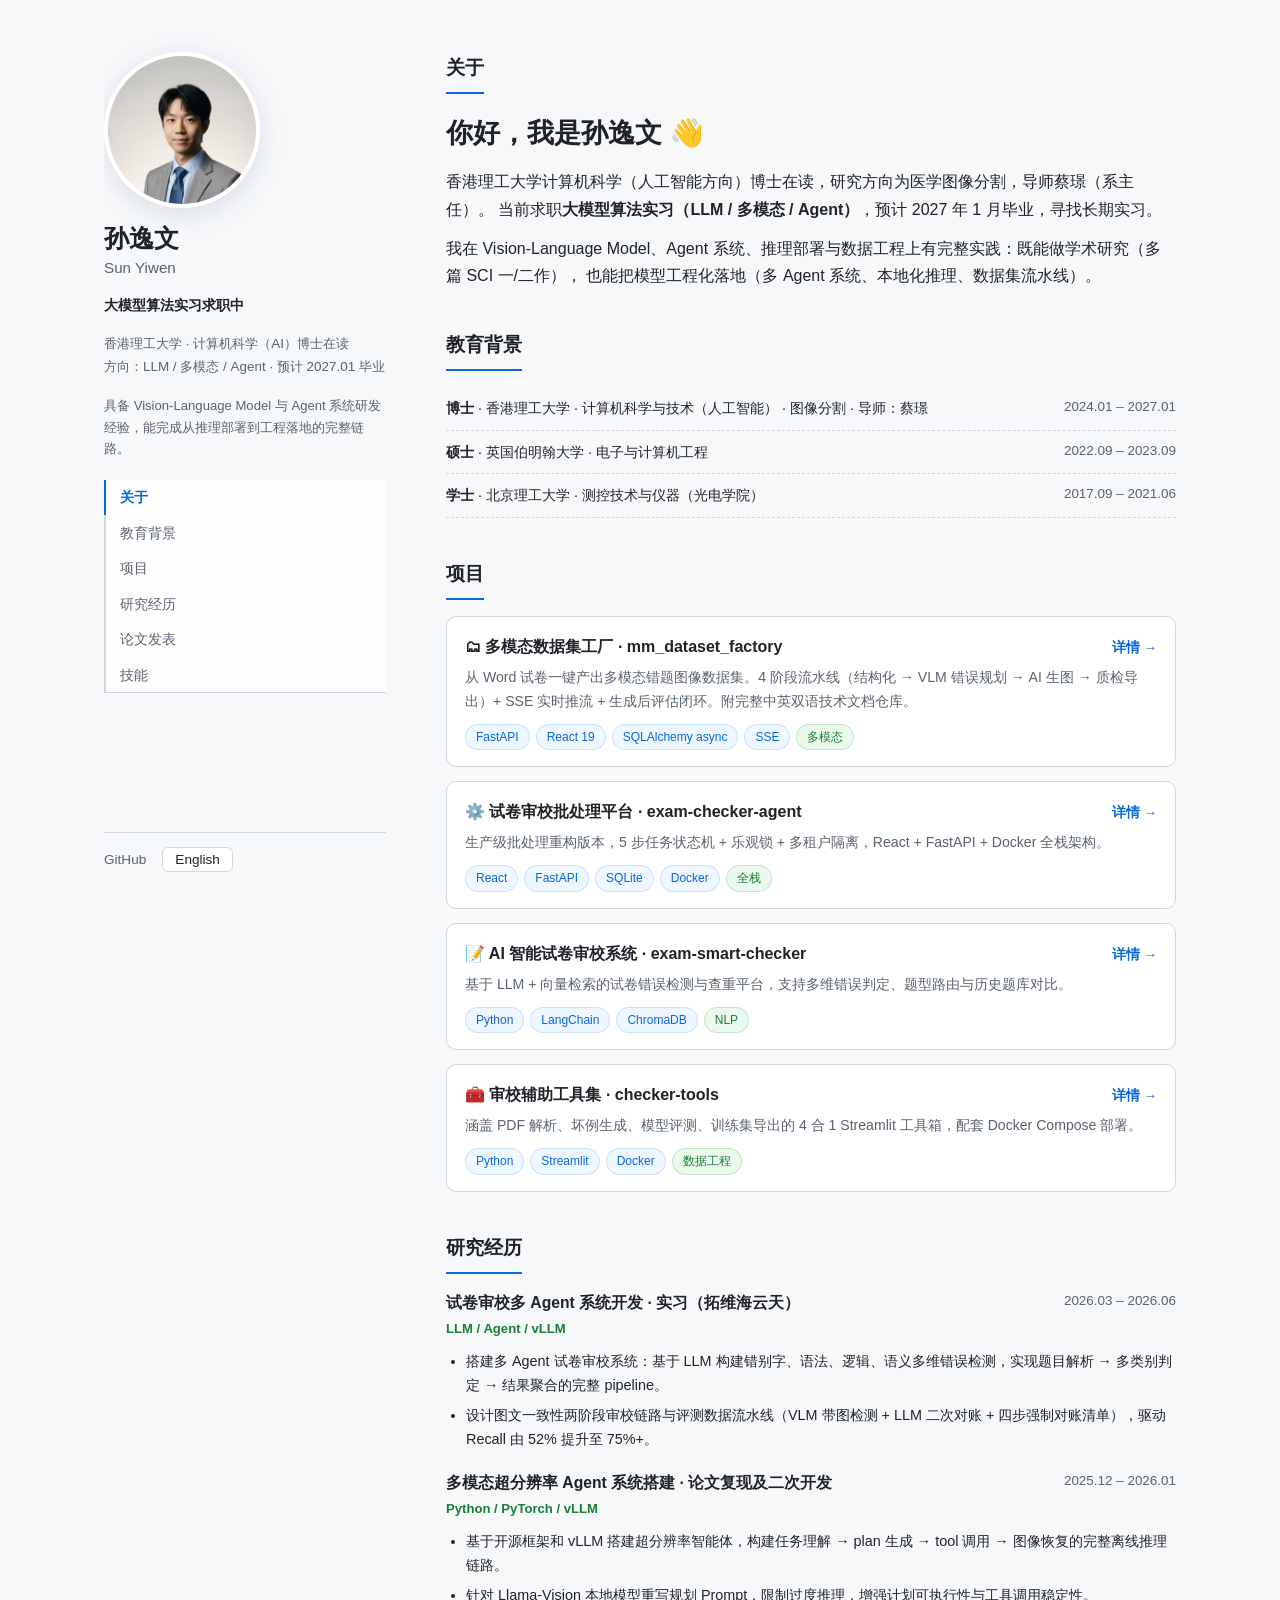
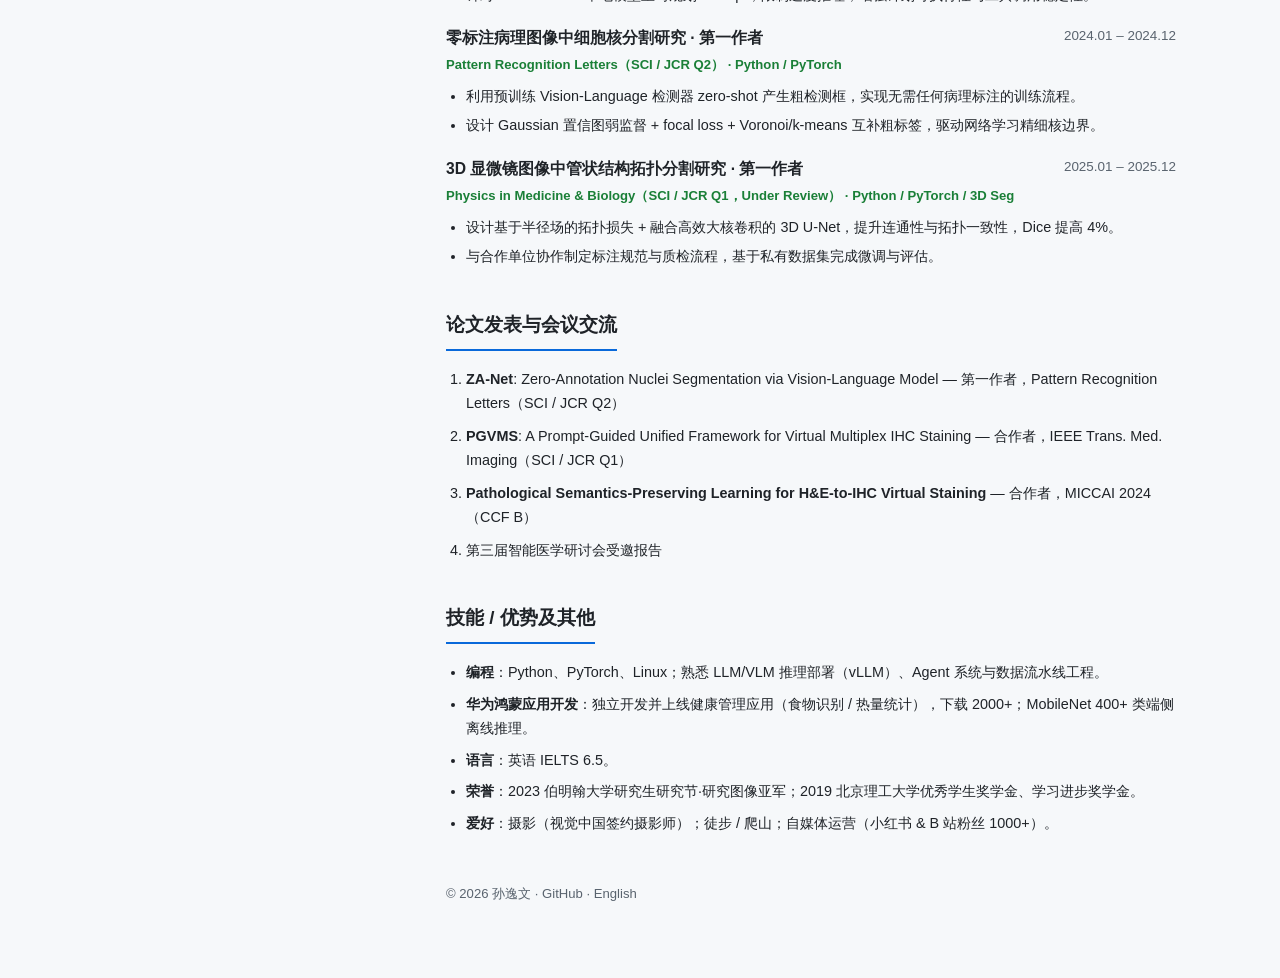
==== index.html @ 9efa16aa "redesign: academic personal homepage with fixed sidebar (photo + resume sections) - Left sticky side" ====
<!DOCTYPE html>
<html lang="zh-CN">
<head>
<meta charset="UTF-8">
<meta name="viewport" content="width=device-width, initial-scale=1.0">
<title>孙逸文 · 个人主页</title>
<meta name="description" content="孙逸文 — 香港理工大学计算机科学博士在读，求职大模型算法实习（LLM / 多模态 / Agent）。">
<link rel="stylesheet" href="assets/css/style.css">
</head>
<body>

<div class="layout">

  <aside class="sidebar">
    <img class="avatar" src="assets/img/profile.jpg" alt="孙逸文">
    <div class="s-name">孙逸文<span class="en">Sun Yiwen</span></div>
    <div class="s-title">大模型算法实习求职中</div>
    <div class="s-affil">香港理工大学 · 计算机科学（AI）博士在读<br>方向：LLM / 多模态 / Agent · 预计 2027.01 毕业</div>
    <div class="s-bio">具备 Vision-Language Model 与 Agent 系统研发经验，能完成从推理部署到工程落地的完整链路。</div>

    <nav class="side-nav">
      <a href="#about">关于</a>
      <a href="#education">教育背景</a>
      <a href="#projects">项目</a>
      <a href="#research">研究经历</a>
      <a href="#publications">论文发表</a>
      <a href="#skills">技能</a>
    </nav>

    <div class="side-links">
      <a href="https://github.com/CODE-BULIAO" target="_blank">GitHub</a>
      <button class="lang-btn" id="lang-toggle">English</button>
    </div>
  </aside>

  <main class="content">

    <section id="about" class="home-section">
      <h2>关于</h2>
      <p class="intro-hi">你好，我是孙逸文 👋</p>
      <p>
        香港理工大学计算机科学（人工智能方向）博士在读，研究方向为医学图像分割，导师蔡璟（系主任）。
        当前求职<strong>大模型算法实习（LLM / 多模态 / Agent）</strong>，预计 2027 年 1 月毕业，寻找长期实习。
      </p>
      <p>
        我在 Vision-Language Model、Agent 系统、推理部署与数据工程上有完整实践：既能做学术研究（多篇 SCI 一/二作），
        也能把模型工程化落地（多 Agent 系统、本地化推理、数据集流水线）。
      </p>
    </section>

    <section id="education" class="home-section">
      <h2>教育背景</h2>
      <div class="edu-row"><span><strong>博士</strong> · 香港理工大学 · 计算机科学与技术（人工智能） · 图像分割 · 导师：蔡璟</span><span class="when">2024.01 – 2027.01</span></div>
      <div class="edu-row"><span><strong>硕士</strong> · 英国伯明翰大学 · 电子与计算机工程</span><span class="when">2022.09 – 2023.09</span></div>
      <div class="edu-row"><span><strong>学士</strong> · 北京理工大学 · 测控技术与仪器（光电学院）</span><span class="when">2017.09 – 2021.06</span></div>
    </section>

    <section id="projects" class="home-section">
      <h2>项目</h2>
      <div class="proj-list">

        <div class="proj-item">
          <div class="p-head">
            <span class="p-title">🗂 多模态数据集工厂 · mm_dataset_factory</span>
            <a class="p-link" href="projects/mm-dataset-factory/index.html">详情 →</a>
          </div>
          <div class="p-desc">从 Word 试卷一键产出多模态错题图像数据集。4 阶段流水线（结构化 → VLM 错误规划 → AI 生图 → 质检导出）+ SSE 实时推流 + 生成后评估闭环。附完整中英双语技术文档仓库。</div>
          <div class="tag-list">
            <span class="tag">FastAPI</span><span class="tag">React 19</span><span class="tag">SQLAlchemy async</span><span class="tag">SSE</span><span class="tag green">多模态</span>
          </div>
        </div>

        <div class="proj-item">
          <div class="p-head">
            <span class="p-title">⚙️ 试卷审校批处理平台 · exam-checker-agent</span>
            <a class="p-link" href="projects/exam-checker-agent/index.html">详情 →</a>
          </div>
          <div class="p-desc">生产级批处理重构版本，5 步任务状态机 + 乐观锁 + 多租户隔离，React + FastAPI + Docker 全栈架构。</div>
          <div class="tag-list">
            <span class="tag">React</span><span class="tag">FastAPI</span><span class="tag">SQLite</span><span class="tag">Docker</span><span class="tag green">全栈</span>
          </div>
        </div>

        <div class="proj-item">
          <div class="p-head">
            <span class="p-title">📝 AI 智能试卷审校系统 · exam-smart-checker</span>
            <a class="p-link" href="projects/exam-smart-checker/index.html">详情 →</a>
          </div>
          <div class="p-desc">基于 LLM + 向量检索的试卷错误检测与查重平台，支持多维错误判定、题型路由与历史题库对比。</div>
          <div class="tag-list">
            <span class="tag">Python</span><span class="tag">LangChain</span><span class="tag">ChromaDB</span><span class="tag green">NLP</span>
          </div>
        </div>

        <div class="proj-item">
          <div class="p-head">
            <span class="p-title">🧰 审校辅助工具集 · checker-tools</span>
            <a class="p-link" href="projects/checker-tools/index.html">详情 →</a>
          </div>
          <div class="p-desc">涵盖 PDF 解析、坏例生成、模型评测、训练集导出的 4 合 1 Streamlit 工具箱，配套 Docker Compose 部署。</div>
          <div class="tag-list">
            <span class="tag">Python</span><span class="tag">Streamlit</span><span class="tag">Docker</span><span class="tag green">数据工程</span>
          </div>
        </div>

      </div>
    </section>

    <section id="research" class="home-section">
      <h2>研究经历</h2>

      <div class="entry">
        <div class="entry-head"><span>试卷审校多 Agent 系统开发 · 实习（拓维海云天）</span><span class="when">2026.03 – 2026.06</span></div>
        <div class="tagline">LLM / Agent / vLLM</div>
        <ul>
          <li>搭建多 Agent 试卷审校系统：基于 LLM 构建错别字、语法、逻辑、语义多维错误检测，实现题目解析 → 多类别判定 → 结果聚合的完整 pipeline。</li>
          <li>设计图文一致性两阶段审校链路与评测数据流水线（VLM 带图检测 + LLM 二次对账 + 四步强制对账清单），驱动 Recall 由 52% 提升至 75%+。</li>
        </ul>
      </div>

      <div class="entry">
        <div class="entry-head"><span>多模态超分辨率 Agent 系统搭建 · 论文复现及二次开发</span><span class="when">2025.12 – 2026.01</span></div>
        <div class="tagline">Python / PyTorch / vLLM</div>
        <ul>
          <li>基于开源框架和 vLLM 搭建超分辨率智能体，构建任务理解 → plan 生成 → tool 调用 → 图像恢复的完整离线推理链路。</li>
          <li>针对 Llama-Vision 本地模型重写规划 Prompt，限制过度推理，增强计划可执行性与工具调用稳定性。</li>
        </ul>
      </div>

      <div class="entry">
        <div class="entry-head"><span>零标注病理图像中细胞核分割研究 · 第一作者</span><span class="when">2024.01 – 2024.12</span></div>
        <div class="tagline">Pattern Recognition Letters（SCI / JCR Q2） · Python / PyTorch</div>
        <ul>
          <li>利用预训练 Vision-Language 检测器 zero-shot 产生粗检测框，实现无需任何病理标注的训练流程。</li>
          <li>设计 Gaussian 置信图弱监督 + focal loss + Voronoi/k-means 互补粗标签，驱动网络学习精细核边界。</li>
        </ul>
      </div>

      <div class="entry">
        <div class="entry-head"><span>3D 显微镜图像中管状结构拓扑分割研究 · 第一作者</span><span class="when">2025.01 – 2025.12</span></div>
        <div class="tagline">Physics in Medicine &amp; Biology（SCI / JCR Q1，Under Review） · Python / PyTorch / 3D Seg</div>
        <ul>
          <li>设计基于半径场的拓扑损失 + 融合高效大核卷积的 3D U-Net，提升连通性与拓扑一致性，Dice 提高 4%。</li>
          <li>与合作单位协作制定标注规范与质检流程，基于私有数据集完成微调与评估。</li>
        </ul>
      </div>
    </section>

    <section id="publications" class="home-section">
      <h2>论文发表与会议交流</h2>
      <ol class="pub-list">
        <li><strong>ZA-Net</strong>: Zero-Annotation Nuclei Segmentation via Vision-Language Model — 第一作者，Pattern Recognition Letters（SCI / JCR Q2）</li>
        <li><strong>PGVMS</strong>: A Prompt-Guided Unified Framework for Virtual Multiplex IHC Staining — 合作者，IEEE Trans. Med. Imaging（SCI / JCR Q1）</li>
        <li><strong>Pathological Semantics-Preserving Learning for H&amp;E-to-IHC Virtual Staining</strong> — 合作者，MICCAI 2024（CCF B）</li>
        <li>第三届智能医学研讨会受邀报告</li>
      </ol>
    </section>

    <section id="skills" class="home-section">
      <h2>技能 / 优势及其他</h2>
      <ul class="skill-list">
        <li><strong>编程</strong>：Python、PyTorch、Linux；熟悉 LLM/VLM 推理部署（vLLM）、Agent 系统与数据流水线工程。</li>
        <li><strong>华为鸿蒙应用开发</strong>：独立开发并上线健康管理应用（食物识别 / 热量统计），下载 2000+；MobileNet 400+ 类端侧离线推理。</li>
        <li><strong>语言</strong>：英语 IELTS 6.5。</li>
        <li><strong>荣誉</strong>：2023 伯明翰大学研究生研究节·研究图像亚军；2019 北京理工大学优秀学生奖学金、学习进步奖学金。</li>
        <li><strong>爱好</strong>：摄影（视觉中国签约摄影师）；徒步 / 爬山；自媒体运营（小红书 &amp; B 站粉丝 1000+）。</li>
      </ul>
    </section>

    <footer style="border:none;text-align:left;padding:8px 0 0;color:var(--muted);font-size:.82rem">
      © 2026 孙逸文 · <a href="https://github.com/CODE-BULIAO" target="_blank">GitHub</a> · <a href="index.en.html">English</a>
    </footer>

  </main>
</div>

<script src="assets/js/main.js"></script>
</body>
</html>
---- assets/css/style.css ----
/* ── Reset & base ── */
*, *::before, *::after { box-sizing: border-box; margin: 0; padding: 0; }

:root {
  --bg:       #f6f8fa;
  --surface:  #ffffff;
  --border:   #d0d7de;
  --text:     #1f2328;
  --muted:    #59636e;
  --accent:   #0969da;
  --accent2:  #1a7f37;
  --danger:   #cf222e;
  --radius:   10px;
  --shadow:   0 6px 24px rgba(140,149,159,.25);
}

html { scroll-behavior: smooth; }

body {
  background: var(--bg);
  color: var(--text);
  font-family: -apple-system, BlinkMacSystemFont, "Segoe UI", Roboto,
               "Helvetica Neue", Arial, "Noto Sans SC", sans-serif;
  line-height: 1.7;
  min-height: 100vh;
}

a { color: var(--accent); text-decoration: none; }
a:hover { text-decoration: underline; }

/* ── Layout ── */
.container { max-width: 1100px; margin: 0 auto; padding: 0 24px; }

/* ── Nav ── */
nav {
  position: sticky; top: 0; z-index: 100;
  background: rgba(255,255,255,.85);
  backdrop-filter: blur(12px);
  border-bottom: 1px solid var(--border);
}
.nav-inner {
  display: flex; align-items: center; justify-content: space-between;
  height: 60px;
}
.nav-brand { font-size: 1.1rem; font-weight: 700; color: var(--text); }
.nav-links { display: flex; gap: 20px; align-items: center; }
.nav-links a { font-size: .9rem; color: var(--muted); transition: color .2s; }
.nav-links a:hover { color: var(--text); text-decoration: none; }
.lang-btn {
  background: var(--surface);
  border: 1px solid var(--border);
  color: var(--text);
  padding: 4px 12px;
  border-radius: 6px;
  font-size: .85rem;
  cursor: pointer;
  transition: border-color .2s;
}
.lang-btn:hover { border-color: var(--accent); }

/* ── Hero ── */
.hero {
  padding: 80px 0 60px;
  text-align: center;
}
.hero-avatar {
  width: 80px; height: 80px;
  border-radius: 50%;
  background: linear-gradient(135deg, var(--accent), var(--accent2));
  display: flex; align-items: center; justify-content: center;
  font-size: 2rem; margin: 0 auto 20px;
}
.hero h1 { font-size: 2.4rem; font-weight: 800; margin-bottom: 10px; }
.hero h1 span { color: var(--accent); }
.hero p { font-size: 1.1rem; color: var(--muted); max-width: 540px; margin: 0 auto 28px; }
.hero-tags { display: flex; gap: 10px; justify-content: center; flex-wrap: wrap; }
.hero-tag {
  background: var(--surface);
  border: 1px solid var(--border);
  padding: 4px 14px; border-radius: 999px;
  font-size: .82rem; color: var(--muted);
}

/* ── Section ── */
.section { padding: 48px 0; }
.section-title {
  font-size: 1.4rem; font-weight: 700; margin-bottom: 32px;
  display: flex; align-items: center; gap: 10px;
}
.section-title::after {
  content: ''; flex: 1; height: 1px; background: var(--border);
}

/* ── Project grid ── */
.grid {
  display: grid;
  grid-template-columns: repeat(auto-fill, minmax(300px, 1fr));
  gap: 24px;
}
.card {
  background: var(--surface);
  border: 1px solid var(--border);
  border-radius: var(--radius);
  overflow: hidden;
  display: flex; flex-direction: column;
  transition: transform .2s, border-color .2s, box-shadow .2s;
}
.card:hover {
  transform: translateY(-4px);
  border-color: var(--accent);
  box-shadow: var(--shadow);
}
.card-cover {
  width: 100%; height: 180px; object-fit: cover;
  background: linear-gradient(135deg, #eef1f5 0%, #e2e7ee 100%);
  display: flex; align-items: center; justify-content: center;
  font-size: 3rem; color: var(--border);
}
.card-cover img { width: 100%; height: 100%; object-fit: cover; }
.card-body { padding: 20px; flex: 1; display: flex; flex-direction: column; }
.card-title { font-size: 1.05rem; font-weight: 700; margin-bottom: 6px; }
.card-desc { font-size: .88rem; color: var(--muted); margin-bottom: 14px; flex: 1; }
.tag-list { display: flex; flex-wrap: wrap; gap: 6px; margin-bottom: 16px; }
.tag {
  background: rgba(88,166,255,.1);
  border: 1px solid rgba(88,166,255,.25);
  color: var(--accent);
  font-size: .75rem; padding: 2px 10px; border-radius: 999px;
}
.tag.green {
  background: rgba(63,185,80,.1);
  border-color: rgba(63,185,80,.25);
  color: var(--accent2);
}
.btn {
  display: inline-block;
  background: var(--accent);
  color: #ffffff;
  padding: 8px 18px; border-radius: 6px;
  font-size: .875rem; font-weight: 600;
  transition: opacity .2s;
  align-self: flex-start;
}
.btn:hover { opacity: .85; text-decoration: none; }
.btn-outline {
  background: transparent;
  border: 1px solid var(--accent);
  color: var(--accent);
}
.btn-outline:hover { background: rgba(88,166,255,.1); }

/* ── Project detail page ── */
.detail-hero {
  padding: 60px 0 40px;
  border-bottom: 1px solid var(--border);
}
.back-link { font-size: .875rem; color: var(--muted); margin-bottom: 16px; display: inline-block; }
.back-link:hover { color: var(--text); }
.detail-hero h1 { font-size: 2rem; font-weight: 800; margin-bottom: 10px; }
.detail-hero .sub { color: var(--muted); font-size: 1rem; }

.detail-content { padding: 48px 0; }
.detail-content h2 {
  font-size: 1.2rem; font-weight: 700; margin: 36px 0 14px;
  padding-bottom: 8px; border-bottom: 1px solid var(--border);
  color: var(--accent);
}
.detail-content h2:first-child { margin-top: 0; }
.detail-content p { margin-bottom: 14px; color: var(--text); }
.detail-content ul, .detail-content ol { padding-left: 22px; margin-bottom: 14px; }
.detail-content li { margin-bottom: 6px; }
.detail-content code {
  background: rgba(27,31,36,.06);
  color: #cf222e;
  padding: 1px 6px; border-radius: 4px;
  font-family: "SFMono-Regular", Consolas, monospace;
  font-size: .875em;
}
.detail-content pre {
  background: var(--surface);
  border: 1px solid var(--border);
  border-radius: var(--radius);
  padding: 16px; overflow-x: auto;
  margin-bottom: 18px;
}
.detail-content pre code { background: none; padding: 0; }

.screenshot-grid {
  display: grid;
  grid-template-columns: repeat(auto-fill, minmax(260px, 1fr));
  gap: 16px; margin-bottom: 24px;
}
.screenshot-item {
  border-radius: var(--radius);
  overflow: hidden;
  border: 1px solid var(--border);
  background: var(--surface);
}
.screenshot-item img { width: 100%; display: block; }
.screenshot-caption {
  padding: 8px 12px; font-size: .78rem; color: var(--muted); text-align: center;
}
.placeholder-img {
  width: 100%; height: 160px;
  background: linear-gradient(135deg, #eef1f5 0%, #e2e7ee 100%);
  display: flex; align-items: center; justify-content: center;
  color: var(--border); font-size: .8rem; flex-direction: column; gap: 8px;
}
.placeholder-img svg { width: 36px; height: 36px; opacity: .4; }

.info-box {
  background: rgba(88,166,255,.07);
  border: 1px solid rgba(88,166,255,.2);
  border-radius: var(--radius);
  padding: 16px 20px; margin-bottom: 20px;
}
.info-box.green {
  background: rgba(63,185,80,.07);
  border-color: rgba(63,185,80,.2);
}

/* ── Arch diagram ── */
.arch-box {
  background: var(--surface);
  border: 1px solid var(--border);
  border-radius: var(--radius);
  padding: 20px; font-family: monospace;
  font-size: .82rem; line-height: 1.8; white-space: pre;
  overflow-x: auto; margin-bottom: 20px; color: var(--text);
}

/* ── Footer ── */
footer {
  border-top: 1px solid var(--border);
  padding: 32px 0; text-align: center;
  color: var(--muted); font-size: .85rem;
}
footer a { color: var(--muted); }
footer a:hover { color: var(--accent); }

/* ── Lightbox ── */
.lb-trigger {
  cursor: zoom-in;
  transition: opacity .2s, transform .2s;
  display: block; width: 100%;
}
.lb-trigger:hover { opacity: .9; transform: scale(1.01); }

#lightbox {
  display: none;
  position: fixed; inset: 0; z-index: 9999;
  background: rgba(0,0,0,.88);
  align-items: center; justify-content: center;
  padding: 24px;
}
#lightbox.open { display: flex; }
#lightbox img {
  max-width: min(92vw, 1200px);
  max-height: 88vh;
  border-radius: 8px;
  box-shadow: 0 8px 48px rgba(0,0,0,.7);
  object-fit: contain;
}
#lb-close {
  position: fixed; top: 16px; right: 20px;
  background: rgba(255,255,255,.15); border: none;
  color: #fff; font-size: 1.6rem; line-height: 1;
  width: 40px; height: 40px; border-radius: 50%;
  cursor: pointer; display: flex; align-items: center; justify-content: center;
  transition: background .2s; z-index: 10001;
}
#lb-close:hover { background: rgba(255,255,255,.3); }
#lb-prev, #lb-next {
  position: fixed; top: 50%; transform: translateY(-50%);
  background: rgba(255,255,255,.15); border: none;
  color: #fff; font-size: 2.8rem; line-height: 1;
  width: 52px; height: 52px; border-radius: 50%;
  cursor: pointer; display: flex; align-items: center; justify-content: center;
  transition: background .2s; z-index: 10001;
  user-select: none;
}
#lb-prev:hover, #lb-next:hover { background: rgba(255,255,255,.3); }
#lb-prev { left: 20px; }
#lb-next { right: 20px; }
#lb-caption {
  position: fixed; bottom: 20px; left: 50%; transform: translateX(-50%);
  color: rgba(255,255,255,.75); font-size: .85rem;
  background: rgba(0,0,0,.45); padding: 4px 16px; border-radius: 20px;
  pointer-events: none; white-space: nowrap; max-width: 80vw;
  overflow: hidden; text-overflow: ellipsis;
}

/* ── Callout boxes ── */
.callout {
  border-left: 3px solid var(--accent);
  background: rgba(88,166,255,.06);
  padding: 12px 16px; border-radius: 0 8px 8px 0;
  margin-bottom: 18px; font-size: .9rem;
}
.callout.green { border-color: var(--accent2); background: rgba(63,185,80,.06); }
.callout.orange { border-color: #e3b341; background: rgba(227,179,65,.06); }
.callout strong { display: block; margin-bottom: 4px; }

/* ── Pipeline steps ── */
.pipeline {
  display: flex; flex-wrap: wrap; gap: 0; margin-bottom: 20px;
  border: 1px solid var(--border); border-radius: var(--radius); overflow: hidden;
}
.pipeline-step {
  flex: 1; min-width: 100px;
  padding: 12px 10px; text-align: center;
  background: var(--surface); font-size: .8rem;
  border-right: 1px solid var(--border); position: relative;
}
.pipeline-step:last-child { border-right: none; }
.pipeline-step .step-num {
  display: block; font-size: .7rem; color: var(--muted); margin-bottom: 4px;
}
.pipeline-step .step-name { font-weight: 600; color: var(--text); }
.pipeline-step .step-desc { color: var(--muted); font-size: .75rem; margin-top: 4px; }
.pipeline-step::after {
  content: '→';
  position: absolute; right: -10px; top: 50%; transform: translateY(-50%);
  color: var(--muted); font-size: .9rem; z-index: 1;
}
.pipeline-step:last-child::after { display: none; }

/* ── Feature list ── */
.feature-grid {
  display: grid; grid-template-columns: repeat(auto-fill, minmax(260px, 1fr));
  gap: 14px; margin-bottom: 20px;
}
.feature-card {
  background: var(--surface); border: 1px solid var(--border);
  border-radius: var(--radius); padding: 16px;
}
.feature-card .fc-icon { font-size: 1.4rem; margin-bottom: 8px; }
.feature-card .fc-title { font-weight: 700; font-size: .9rem; margin-bottom: 6px; }
.feature-card .fc-desc { font-size: .82rem; color: var(--muted); }

/* ── CV-style entries (used by homepage sections) ── */
.entry { margin-bottom: 18px; }
.entry-head { display: flex; justify-content: space-between; flex-wrap: wrap; gap: 4px 12px; font-weight: 700; font-size: .98rem; }
.entry-head .when { color: var(--muted); font-weight: 500; font-size: .84rem; white-space: nowrap; }
.tagline { color: var(--accent2); font-size: .82rem; margin: 2px 0 8px; font-weight: 600; }
.entry ul { padding-left: 20px; margin: 4px 0; }
.entry li { margin-bottom: 5px; font-size: .9rem; color: var(--text); }
.edu-row {
  display: flex; justify-content: space-between; flex-wrap: wrap; gap: 4px 12px;
  padding: 9px 0; border-bottom: 1px dashed var(--border); font-size: .9rem;
}
.edu-row .when { color: var(--muted); font-size: .84rem; white-space: nowrap; }
.pub-list { padding-left: 20px; margin: 0; }
.pub-list li { margin-bottom: 8px; font-size: .9rem; }
.skill-list { padding-left: 20px; margin: 0; }
.skill-list li { margin-bottom: 7px; font-size: .9rem; color: var(--text); }

/* ── Personal homepage: sidebar + content ── */
.layout {
  display: flex; gap: 52px;
  max-width: 1120px; margin: 0 auto; padding: 0 24px;
  align-items: flex-start;
}
.sidebar {
  position: sticky; top: 0; align-self: flex-start;
  width: 290px; flex-shrink: 0; height: 100vh;
  padding: 52px 8px 28px 0;
  display: flex; flex-direction: column; gap: 16px;
  overflow-y: auto;
}
.sidebar .avatar {
  width: 156px; height: 156px; border-radius: 50%;
  object-fit: cover; object-position: top center;
  border: 4px solid var(--surface); box-shadow: var(--shadow);
}
.s-name { font-size: 1.55rem; font-weight: 800; line-height: 1.25; }
.s-name .en { display: block; font-size: .95rem; color: var(--muted); font-weight: 500; margin-top: 3px; }
.s-title { font-size: .9rem; color: var(--text); font-weight: 600; }
.s-affil { font-size: .84rem; color: var(--muted); }
.s-bio { font-size: .82rem; color: var(--muted); line-height: 1.65; }
.side-nav { display: flex; flex-direction: column; gap: 1px; margin: 4px 0; border-left: 2px solid var(--border); }
.side-nav a { padding: 5px 14px; font-size: .9rem; color: var(--muted); border-left: 2px solid transparent; margin-left: -2px; }
.side-nav a:hover { color: var(--text); text-decoration: none; }
.side-nav a.active { color: var(--accent); border-left-color: var(--accent); font-weight: 600; }
.side-links { display: flex; flex-wrap: wrap; gap: 10px 16px; align-items: center; margin-top: auto; padding-top: 14px; border-top: 1px solid var(--border); }
.side-links a { font-size: .85rem; color: var(--muted); }
.side-links a:hover { color: var(--accent); }

.content { flex: 1; min-width: 0; max-width: 740px; padding: 52px 0 72px; }
.intro-hi { font-size: 1.7rem; font-weight: 800; margin-bottom: 10px; }
.home-section { margin-bottom: 40px; scroll-margin-top: 20px; }
.home-section > h2 {
  font-size: 1.18rem; font-weight: 700; color: var(--text);
  margin: 0 0 16px; padding-bottom: 8px;
  border-bottom: 2px solid var(--accent); display: inline-block;
}
.home-section p { color: var(--text); margin-bottom: 12px; }

.proj-list { display: flex; flex-direction: column; gap: 14px; }
.proj-item {
  background: var(--surface); border: 1px solid var(--border);
  border-radius: var(--radius); padding: 16px 18px;
  transition: border-color .2s, box-shadow .2s, transform .2s;
}
.proj-item:hover { border-color: var(--accent); box-shadow: var(--shadow); transform: translateY(-2px); }
.proj-item .p-head { display: flex; justify-content: space-between; align-items: baseline; gap: 10px; flex-wrap: wrap; }
.proj-item .p-title { font-weight: 700; font-size: 1rem; }
.proj-item .p-link { font-size: .85rem; white-space: nowrap; font-weight: 600; }
.proj-item .p-desc { font-size: .88rem; color: var(--muted); margin: 6px 0 10px; }
.proj-item .tag-list { margin-bottom: 0; }

@media (max-width: 900px) {
  .layout { flex-direction: column; gap: 0; }
  .sidebar {
    position: static; width: 100%; height: auto;
    flex-direction: row; flex-wrap: wrap; align-items: center;
    gap: 6px 16px; padding: 28px 0 18px; border-bottom: 1px solid var(--border);
  }
  .sidebar .avatar { width: 88px; height: 88px; }
  .s-bio { width: 100%; order: 5; }
  .side-nav { flex-direction: row; flex-wrap: wrap; border-left: none; width: 100%; order: 6; gap: 2px 4px; }
  .side-nav a { border-left: none; border-bottom: 2px solid transparent; margin-left: 0; padding: 4px 10px; }
  .side-nav a.active { border-left: none; border-bottom-color: var(--accent); }
  .side-links { margin-top: 0; width: 100%; order: 7; border-top: none; padding-top: 4px; }
  .content { padding: 28px 0 52px; max-width: 100%; }
}

/* ── Responsive ── */
@media (max-width: 640px) {
  .hero h1 { font-size: 1.7rem; }
  .grid { grid-template-columns: 1fr; }
  .nav-links .hide-sm { display: none; }
  .pipeline { flex-direction: column; }
  .pipeline-step::after { content: '↓'; right: auto; left: 50%; top: auto; bottom: -14px; transform: translateX(-50%); }
}
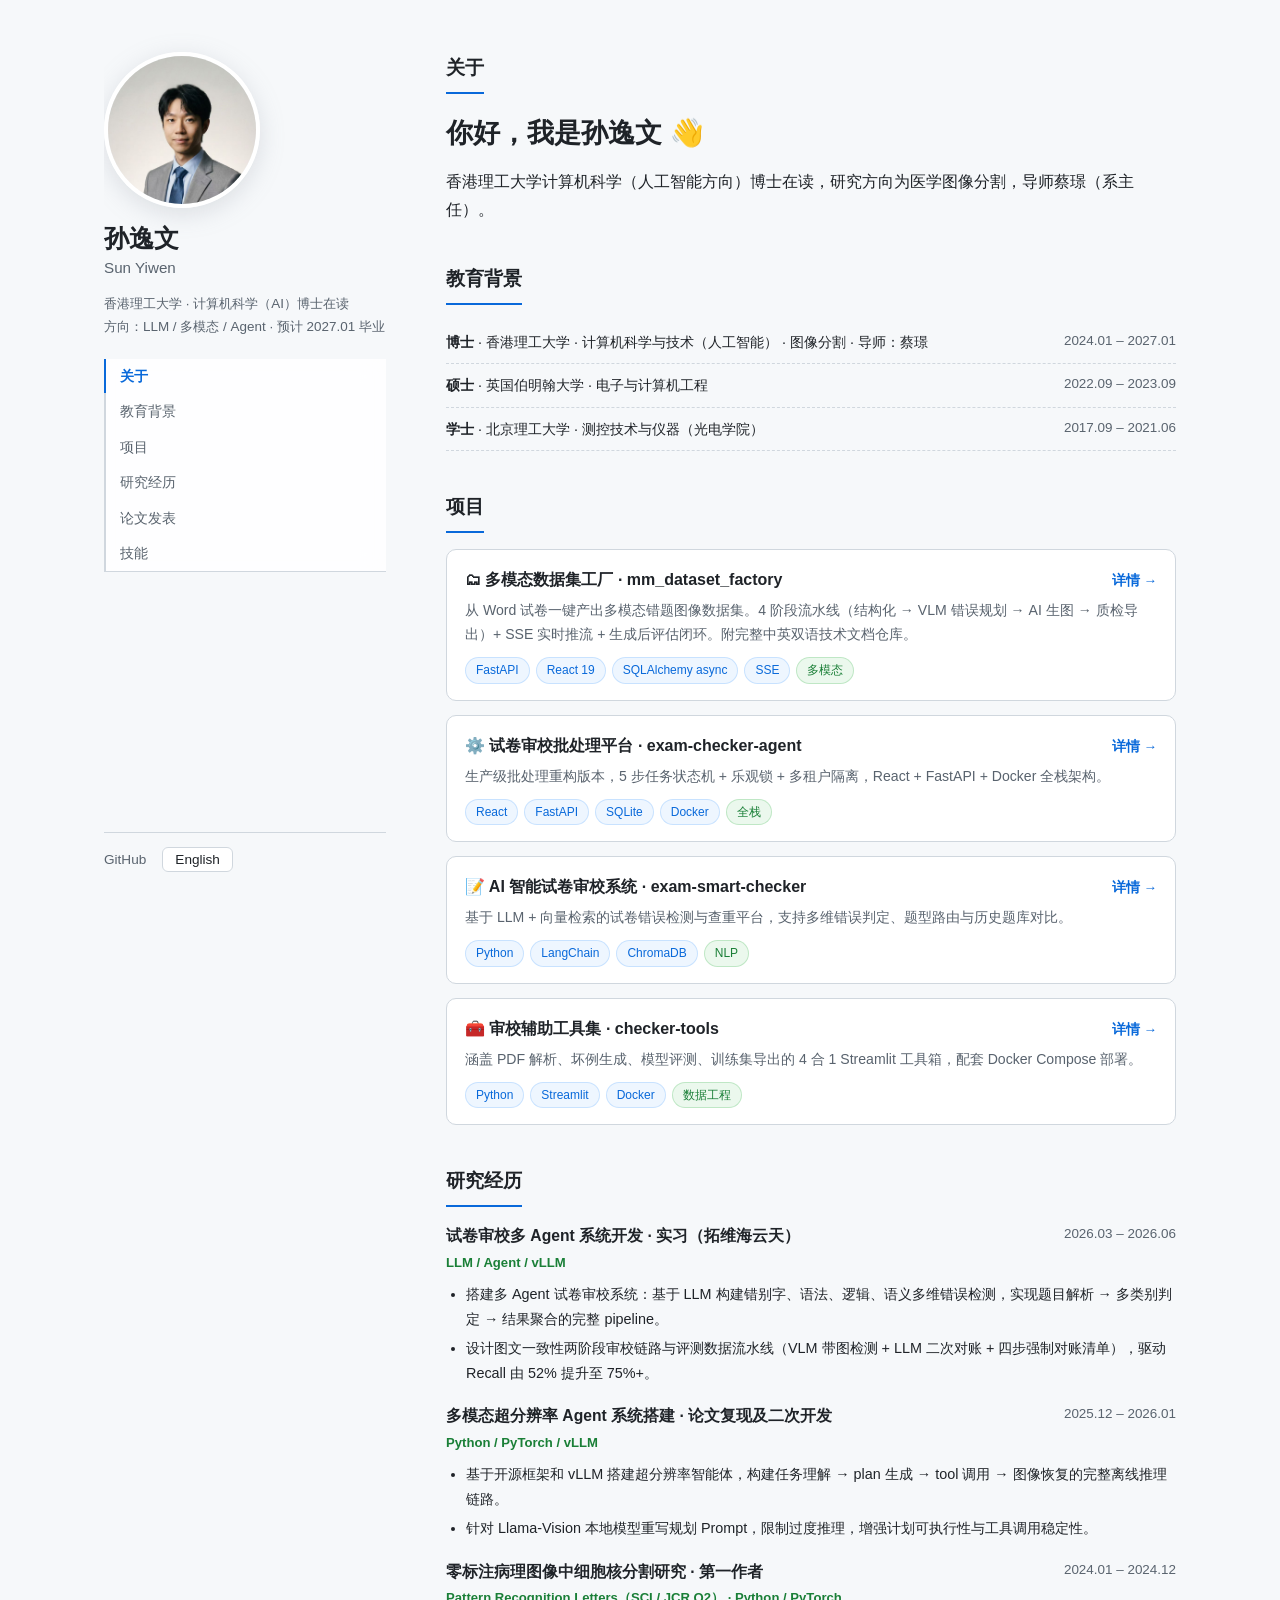
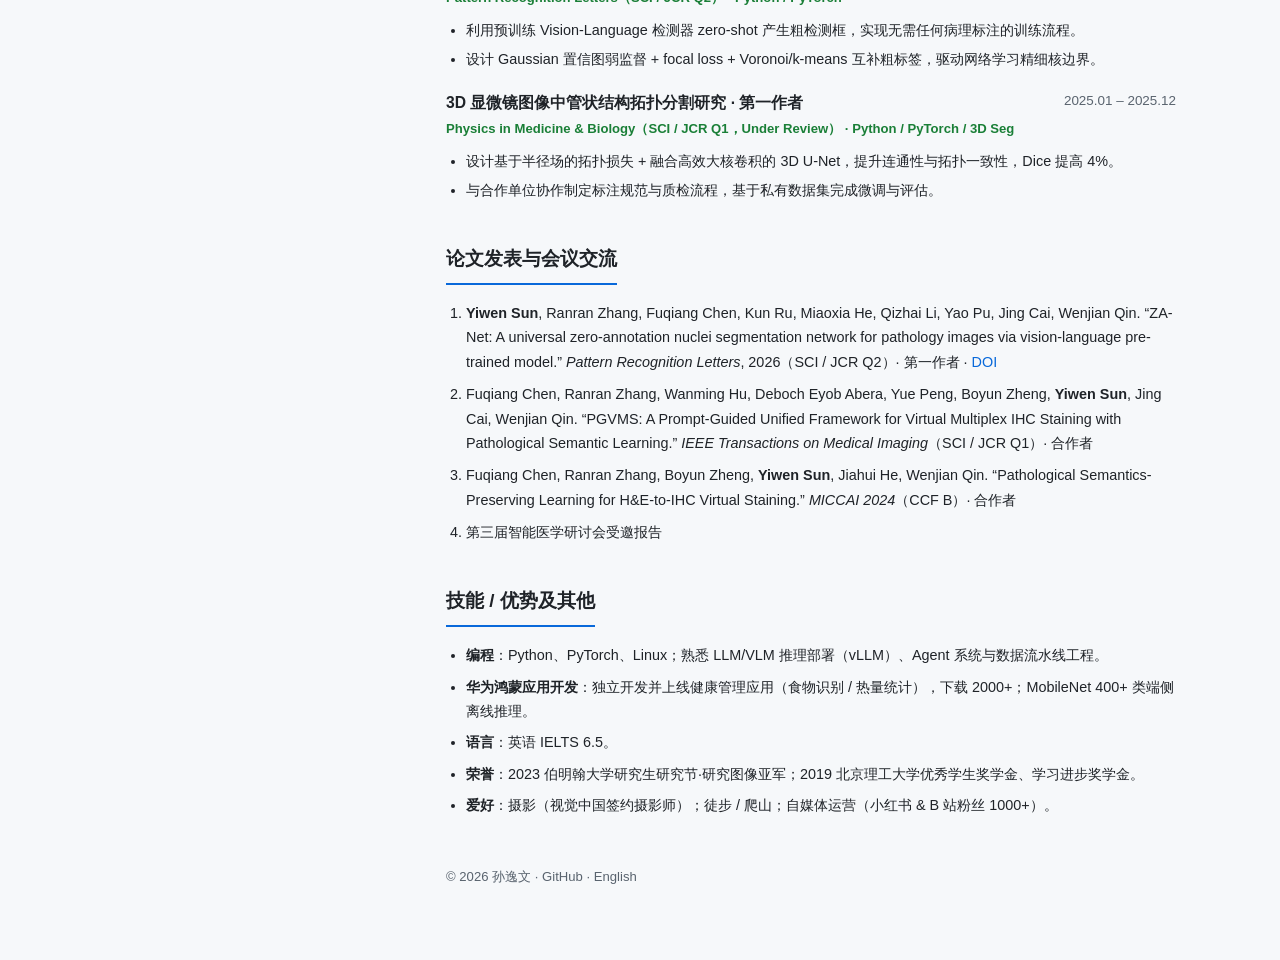
==== commit 6c389a2a: "content: trim job-seeking blurbs; full publication titles + author lists + ZA-Net DOI Co-Authored-By" ====
--- a/index.html
+++ b/index.html
@@ -14,9 +14,7 @@
   <aside class="sidebar">
     <img class="avatar" src="assets/img/profile.jpg" alt="孙逸文">
     <div class="s-name">孙逸文<span class="en">Sun Yiwen</span></div>
-    <div class="s-title">大模型算法实习求职中</div>
     <div class="s-affil">香港理工大学 · 计算机科学（AI）博士在读<br>方向：LLM / 多模态 / Agent · 预计 2027.01 毕业</div>
-    <div class="s-bio">具备 Vision-Language Model 与 Agent 系统研发经验，能完成从推理部署到工程落地的完整链路。</div>
 
     <nav class="side-nav">
       <a href="#about">关于</a>
@@ -40,11 +38,6 @@
       <p class="intro-hi">你好，我是孙逸文 👋</p>
       <p>
         香港理工大学计算机科学（人工智能方向）博士在读，研究方向为医学图像分割，导师蔡璟（系主任）。
-        当前求职<strong>大模型算法实习（LLM / 多模态 / Agent）</strong>，预计 2027 年 1 月毕业，寻找长期实习。
-      </p>
-      <p>
-        我在 Vision-Language Model、Agent 系统、推理部署与数据工程上有完整实践：既能做学术研究（多篇 SCI 一/二作），
-        也能把模型工程化落地（多 Agent 系统、本地化推理、数据集流水线）。
       </p>
     </section>
 
@@ -149,9 +142,22 @@
     <section id="publications" class="home-section">
       <h2>论文发表与会议交流</h2>
       <ol class="pub-list">
-        <li><strong>ZA-Net</strong>: Zero-Annotation Nuclei Segmentation via Vision-Language Model — 第一作者，Pattern Recognition Letters（SCI / JCR Q2）</li>
-        <li><strong>PGVMS</strong>: A Prompt-Guided Unified Framework for Virtual Multiplex IHC Staining — 合作者，IEEE Trans. Med. Imaging（SCI / JCR Q1）</li>
-        <li><strong>Pathological Semantics-Preserving Learning for H&amp;E-to-IHC Virtual Staining</strong> — 合作者，MICCAI 2024（CCF B）</li>
+        <li>
+          <strong>Yiwen Sun</strong>, Ranran Zhang, Fuqiang Chen, Kun Ru, Miaoxia He, Qizhai Li, Yao Pu, Jing Cai, Wenjian Qin.
+          “ZA-Net: A universal zero-annotation nuclei segmentation network for pathology images via vision-language pre-trained model.”
+          <em>Pattern Recognition Letters</em>, 2026（SCI / JCR Q2）· 第一作者 ·
+          <a href="https://doi.org/10.1016/j.patrec.2026.02.016" target="_blank" rel="noopener">DOI</a>
+        </li>
+        <li>
+          Fuqiang Chen, Ranran Zhang, Wanming Hu, Deboch Eyob Abera, Yue Peng, Boyun Zheng, <strong>Yiwen Sun</strong>, Jing Cai, Wenjian Qin.
+          “PGVMS: A Prompt-Guided Unified Framework for Virtual Multiplex IHC Staining with Pathological Semantic Learning.”
+          <em>IEEE Transactions on Medical Imaging</em>（SCI / JCR Q1）· 合作者
+        </li>
+        <li>
+          Fuqiang Chen, Ranran Zhang, Boyun Zheng, <strong>Yiwen Sun</strong>, Jiahui He, Wenjian Qin.
+          “Pathological Semantics-Preserving Learning for H&amp;E-to-IHC Virtual Staining.”
+          <em>MICCAI 2024</em>（CCF B）· 合作者
+        </li>
         <li>第三届智能医学研讨会受邀报告</li>
       </ol>
     </section>
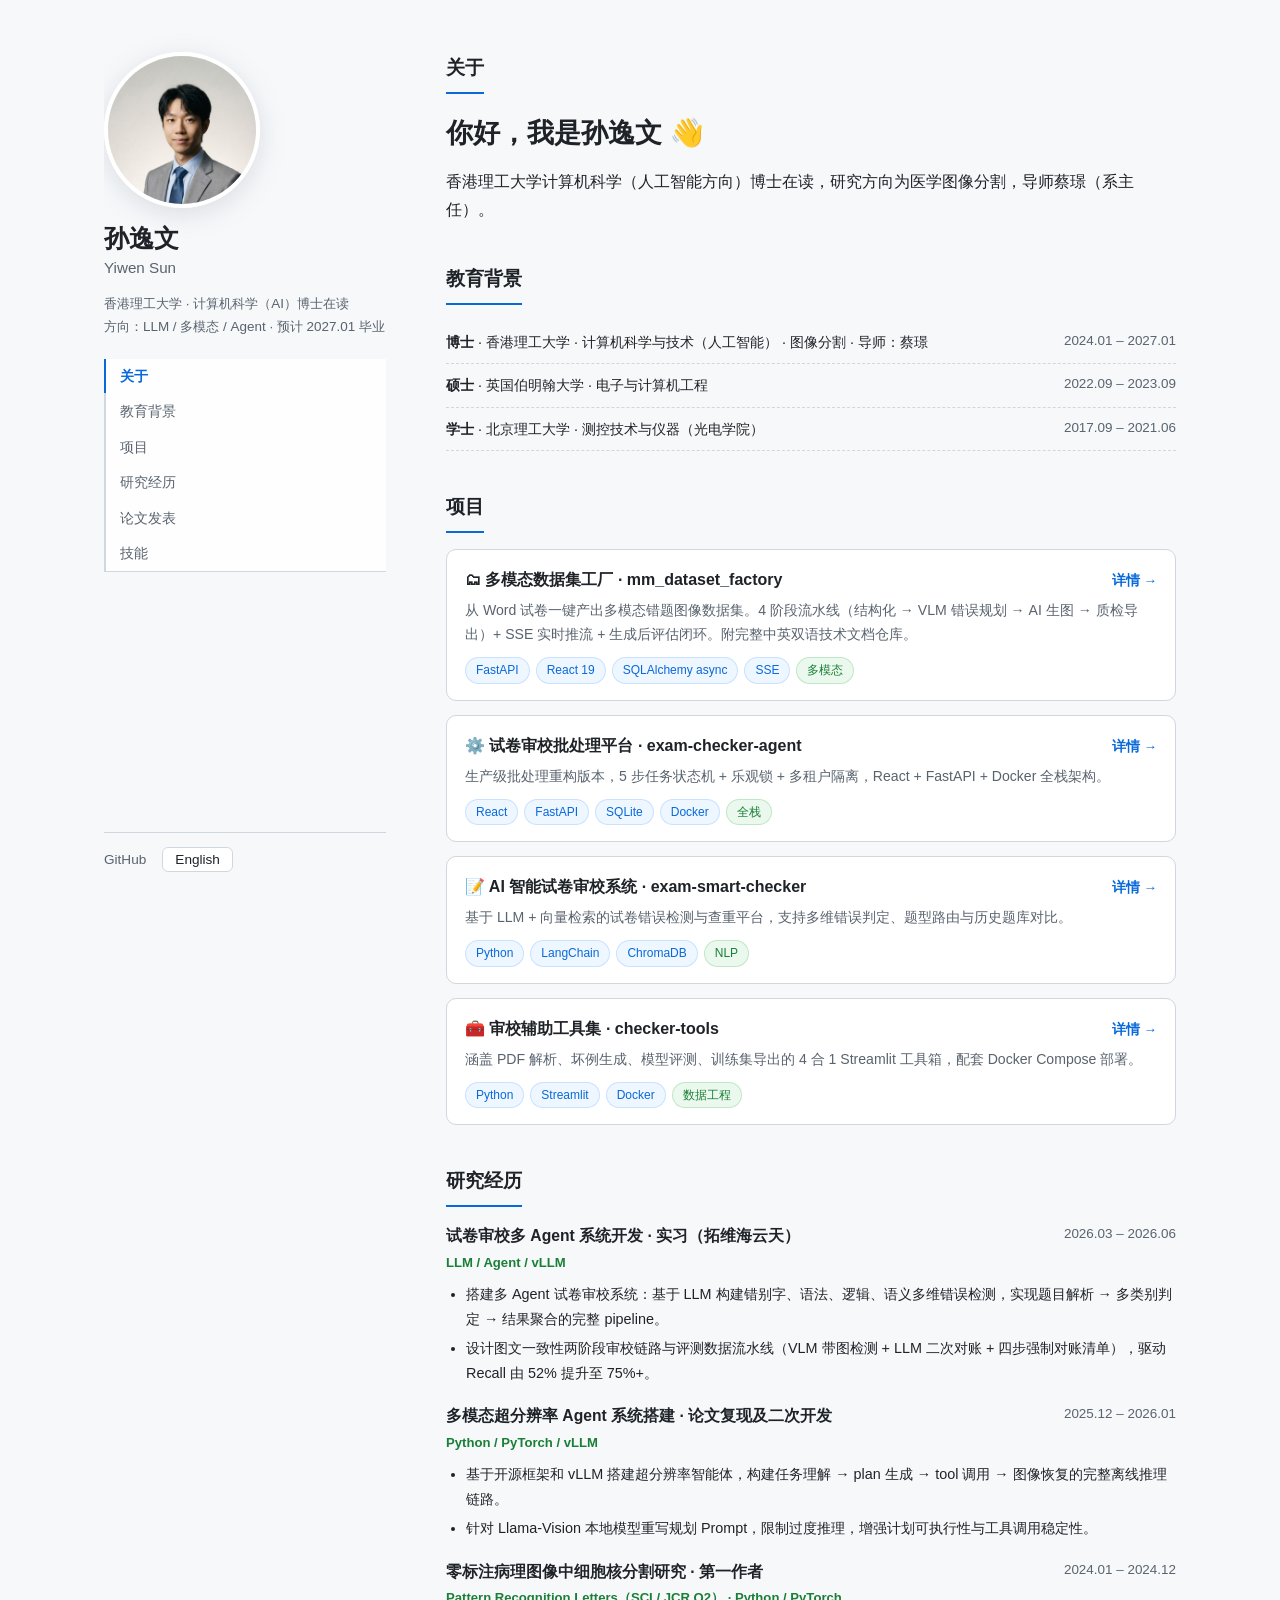
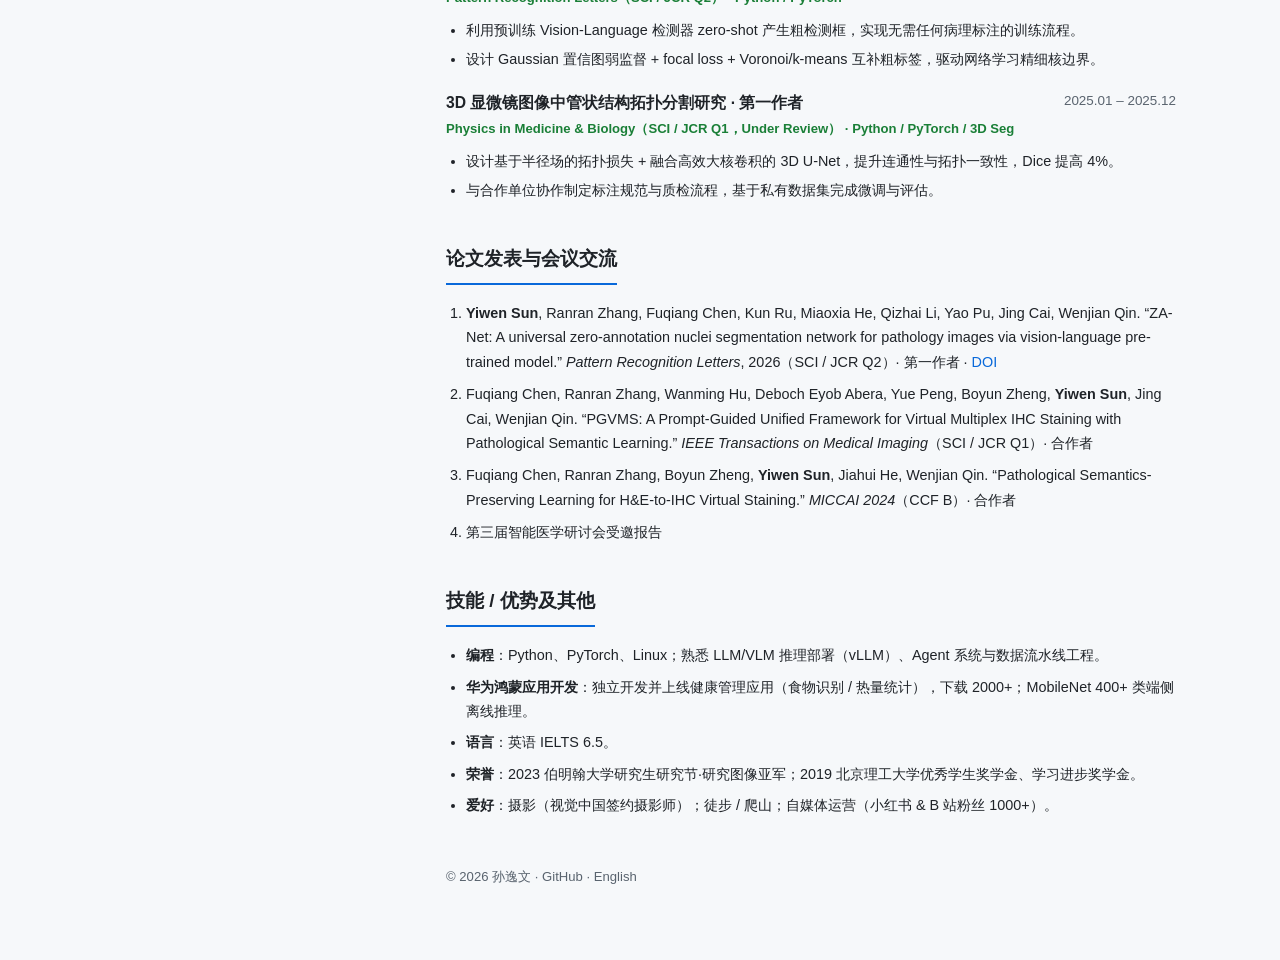
==== commit ac2fc81f: "seo: standardize name to Yiwen Sun, add JSON-LD Person, sitemap.xml, robots.txt Co-Authored-By: Clau" ====
--- a/index.html
+++ b/index.html
@@ -3,9 +3,27 @@
 <head>
 <meta charset="UTF-8">
 <meta name="viewport" content="width=device-width, initial-scale=1.0">
-<title>孙逸文 · 个人主页</title>
-<meta name="description" content="孙逸文 — 香港理工大学计算机科学博士在读，求职大模型算法实习（LLM / 多模态 / Agent）。">
+<title>孙逸文 (Yiwen Sun) · 个人主页</title>
+<meta name="description" content="孙逸文 — 香港理工大学计算机科学博士在读，方向 LLM / 多模态 / Agent，医学图像分割。">
 <link rel="stylesheet" href="assets/css/style.css">
+<script type="application/ld+json">
+{
+  "@context": "https://schema.org",
+  "@type": "Person",
+  "name": "Yiwen Sun",
+  "alternateName": ["孙逸文", "Sun Yiwen"],
+  "url": "https://code-buliao.github.io/",
+  "image": "https://code-buliao.github.io/assets/img/profile.jpg",
+  "jobTitle": "PhD Candidate in Computer Science (AI)",
+  "affiliation": { "@type": "CollegeOrUniversity", "name": "The Hong Kong Polytechnic University" },
+  "alumniOf": [
+    { "@type": "CollegeOrUniversity", "name": "University of Birmingham" },
+    { "@type": "CollegeOrUniversity", "name": "Beijing Institute of Technology" }
+  ],
+  "knowsAbout": ["LLM", "Multimodal", "Vision-Language Models", "Agent Systems", "Medical Image Segmentation"],
+  "sameAs": ["https://github.com/CODE-BULIAO"]
+}
+</script>
 </head>
 <body>
 
@@ -13,7 +31,7 @@
 
   <aside class="sidebar">
     <img class="avatar" src="assets/img/profile.jpg" alt="孙逸文">
-    <div class="s-name">孙逸文<span class="en">Sun Yiwen</span></div>
+    <div class="s-name">孙逸文<span class="en">Yiwen Sun</span></div>
     <div class="s-affil">香港理工大学 · 计算机科学（AI）博士在读<br>方向：LLM / 多模态 / Agent · 预计 2027.01 毕业</div>
 
     <nav class="side-nav">
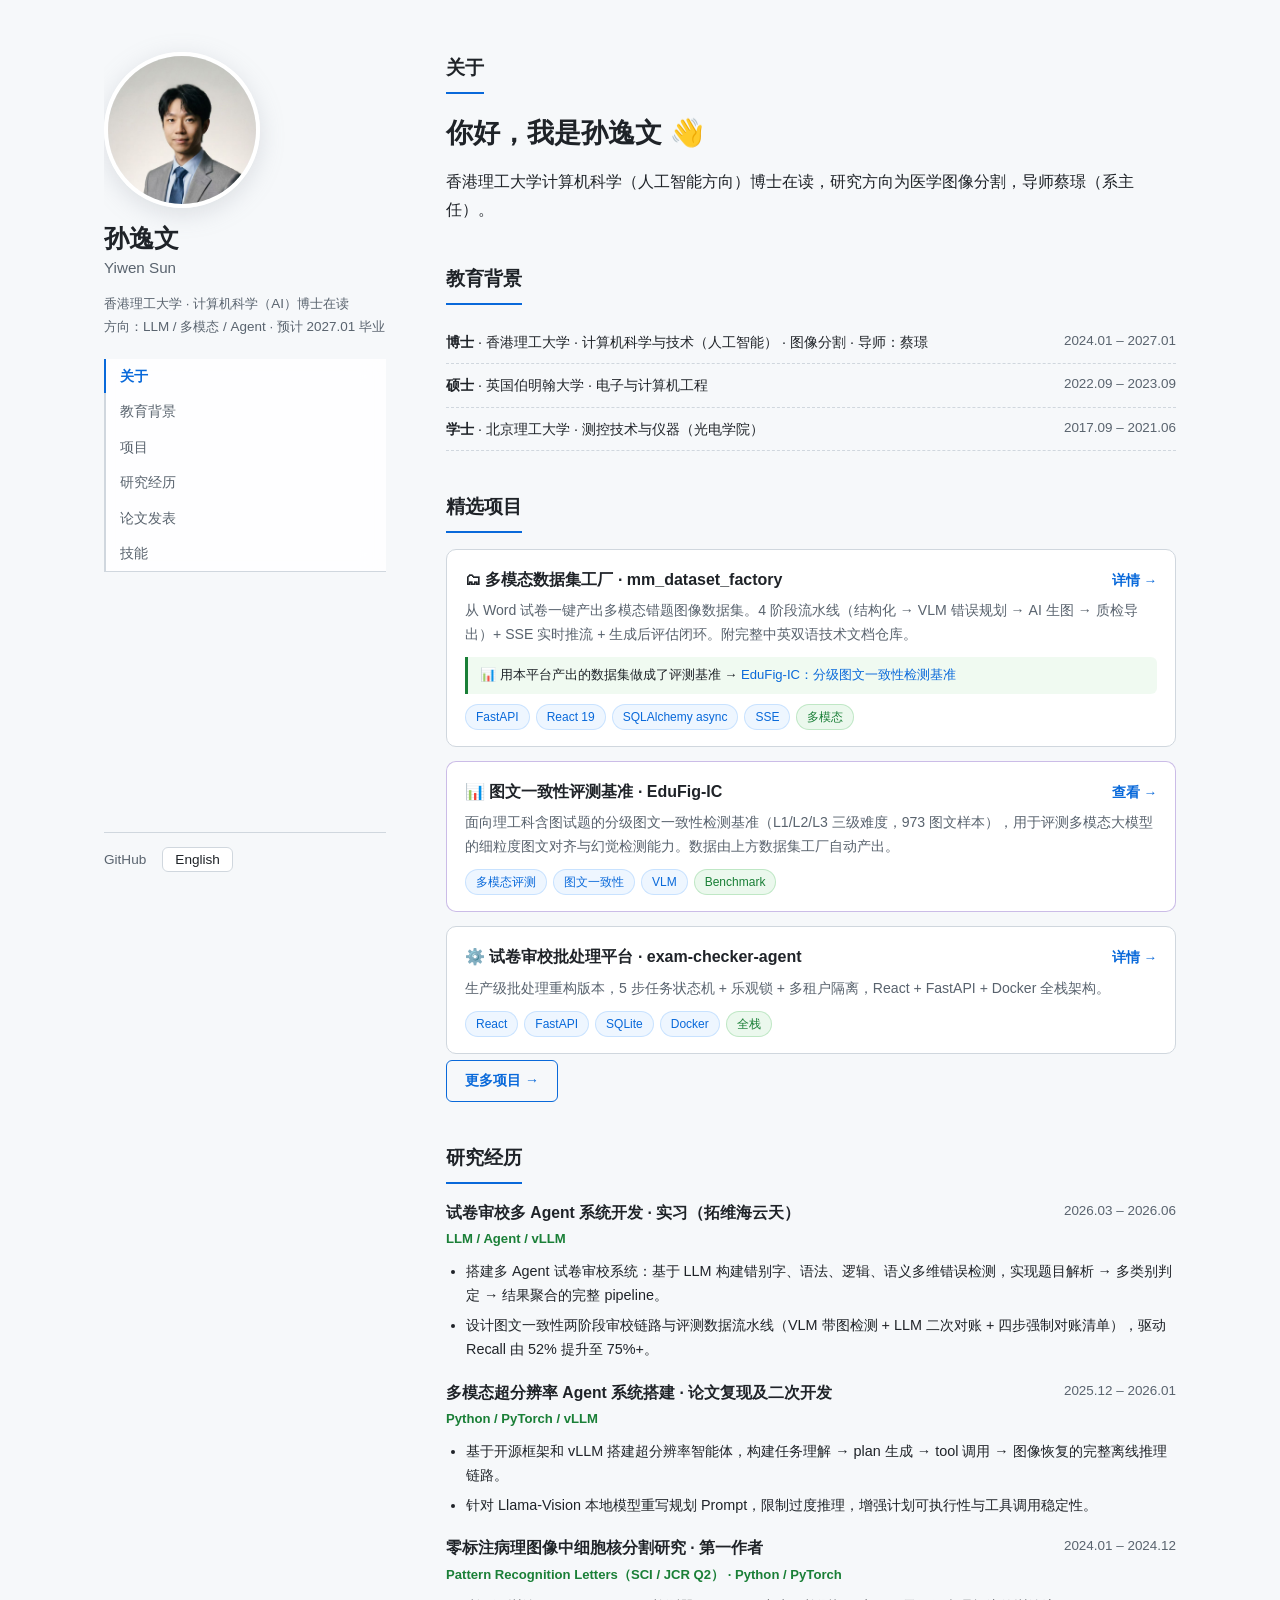
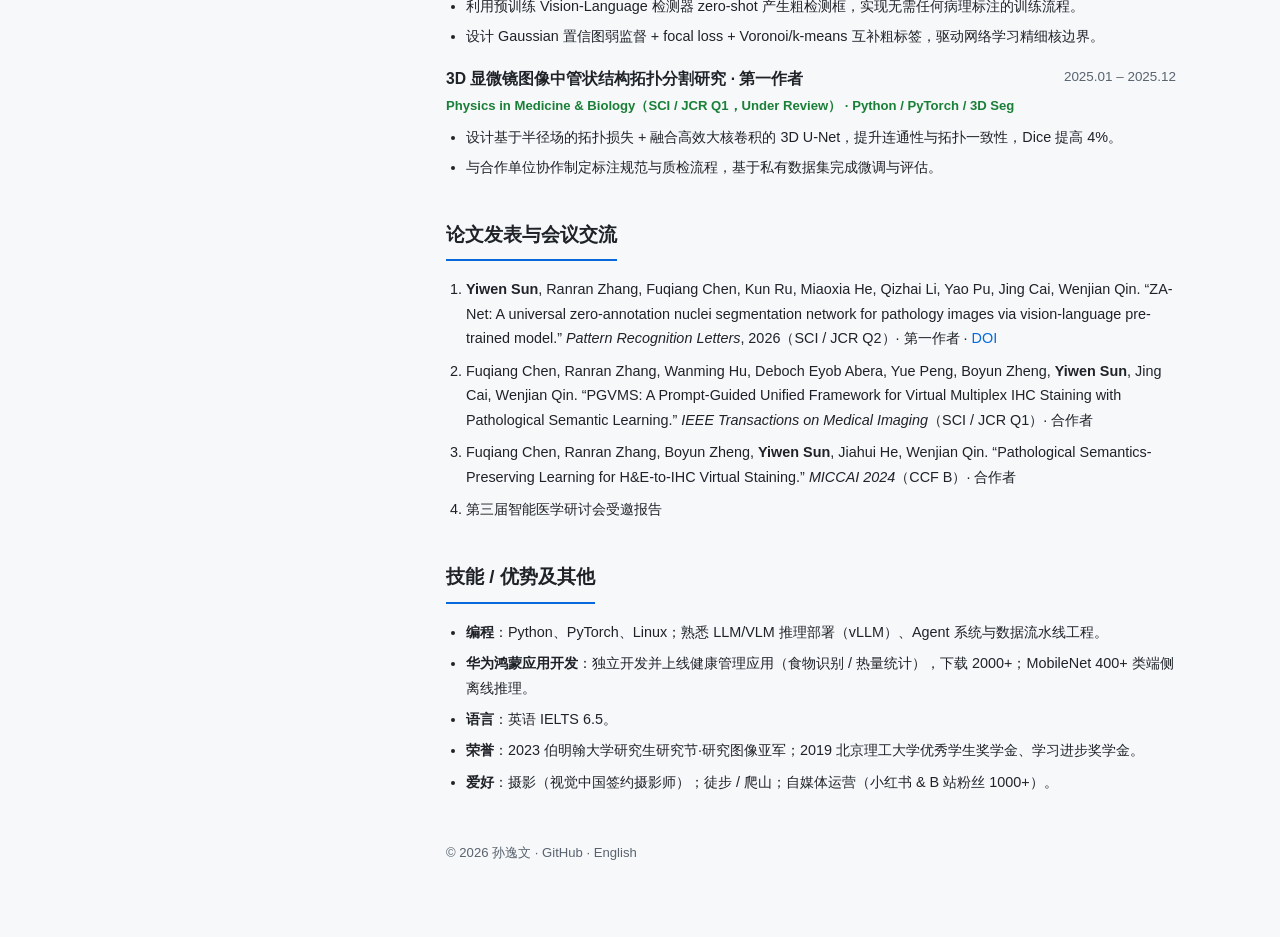
==== commit 8794e148: "feat: add EduFig-IC benchmark to homepage (3 featured + more page), link from dataset-factory - proj" ====
--- a/index.html
+++ b/index.html
@@ -67,7 +67,7 @@
     </section>
 
     <section id="projects" class="home-section">
-      <h2>项目</h2>
+      <h2>精选项目</h2>
       <div class="proj-list">
 
         <div class="proj-item">
@@ -76,8 +76,20 @@
             <a class="p-link" href="projects/mm-dataset-factory/index.html">详情 →</a>
           </div>
           <div class="p-desc">从 Word 试卷一键产出多模态错题图像数据集。4 阶段流水线（结构化 → VLM 错误规划 → AI 生图 → 质检导出）+ SSE 实时推流 + 生成后评估闭环。附完整中英双语技术文档仓库。</div>
+          <div class="p-note">📊 用本平台产出的数据集做成了评测基准 → <a href="edufig-ic/">EduFig-IC：分级图文一致性检测基准</a></div>
           <div class="tag-list">
             <span class="tag">FastAPI</span><span class="tag">React 19</span><span class="tag">SQLAlchemy async</span><span class="tag">SSE</span><span class="tag green">多模态</span>
+          </div>
+        </div>
+
+        <div class="proj-item featured-bench">
+          <div class="p-head">
+            <span class="p-title">📊 图文一致性评测基准 · EduFig-IC</span>
+            <a class="p-link" href="edufig-ic/">查看 →</a>
+          </div>
+          <div class="p-desc">面向理工科含图试题的分级图文一致性检测基准（L1/L2/L3 三级难度，973 图文样本），用于评测多模态大模型的细粒度图文对齐与幻觉检测能力。数据由上方数据集工厂自动产出。</div>
+          <div class="tag-list">
+            <span class="tag">多模态评测</span><span class="tag">图文一致性</span><span class="tag">VLM</span><span class="tag green">Benchmark</span>
           </div>
         </div>
 
@@ -92,29 +104,8 @@
           </div>
         </div>
 
-        <div class="proj-item">
-          <div class="p-head">
-            <span class="p-title">📝 AI 智能试卷审校系统 · exam-smart-checker</span>
-            <a class="p-link" href="projects/exam-smart-checker/index.html">详情 →</a>
-          </div>
-          <div class="p-desc">基于 LLM + 向量检索的试卷错误检测与查重平台，支持多维错误判定、题型路由与历史题库对比。</div>
-          <div class="tag-list">
-            <span class="tag">Python</span><span class="tag">LangChain</span><span class="tag">ChromaDB</span><span class="tag green">NLP</span>
-          </div>
-        </div>
-
-        <div class="proj-item">
-          <div class="p-head">
-            <span class="p-title">🧰 审校辅助工具集 · checker-tools</span>
-            <a class="p-link" href="projects/checker-tools/index.html">详情 →</a>
-          </div>
-          <div class="p-desc">涵盖 PDF 解析、坏例生成、模型评测、训练集导出的 4 合 1 Streamlit 工具箱，配套 Docker Compose 部署。</div>
-          <div class="tag-list">
-            <span class="tag">Python</span><span class="tag">Streamlit</span><span class="tag">Docker</span><span class="tag green">数据工程</span>
-          </div>
-        </div>
-
       </div>
+      <a class="btn btn-outline proj-more" href="projects/index.html">更多项目 →</a>
     </section>
 
     <section id="research" class="home-section">
--- a/assets/css/style.css
+++ b/assets/css/style.css
@@ -408,6 +408,13 @@
 .proj-item .p-link { font-size: .85rem; white-space: nowrap; font-weight: 600; }
 .proj-item .p-desc { font-size: .88rem; color: var(--muted); margin: 6px 0 10px; }
 .proj-item .tag-list { margin-bottom: 0; }
+.proj-item .p-note {
+  font-size: .82rem; margin: 0 0 10px;
+  background: rgba(63,185,80,.08); border-left: 3px solid var(--accent2);
+  padding: 7px 12px; border-radius: 0 6px 6px 0; color: var(--text);
+}
+.proj-item.featured-bench { border-color: rgba(126,87,194,.4); }
+.proj-more { margin-top: 6px; }
 
 @media (max-width: 900px) {
   .layout { flex-direction: column; gap: 0; }
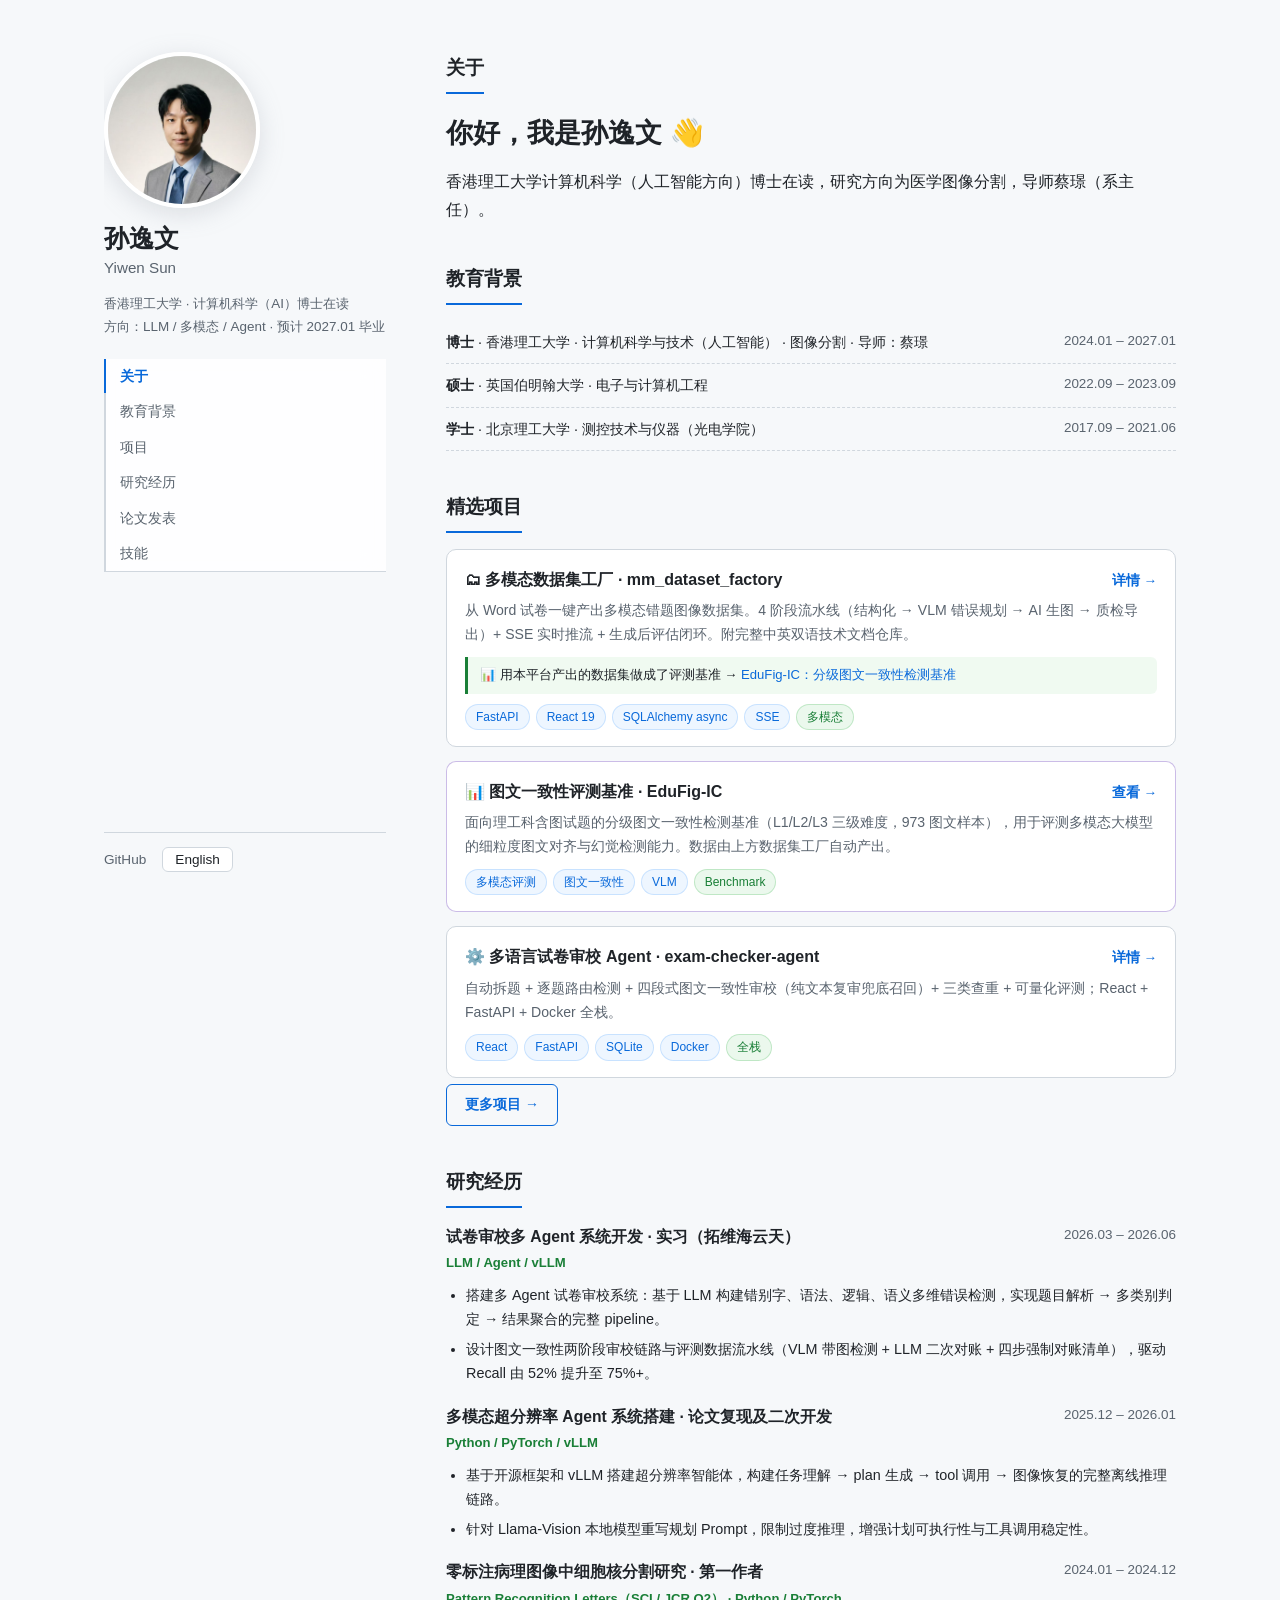
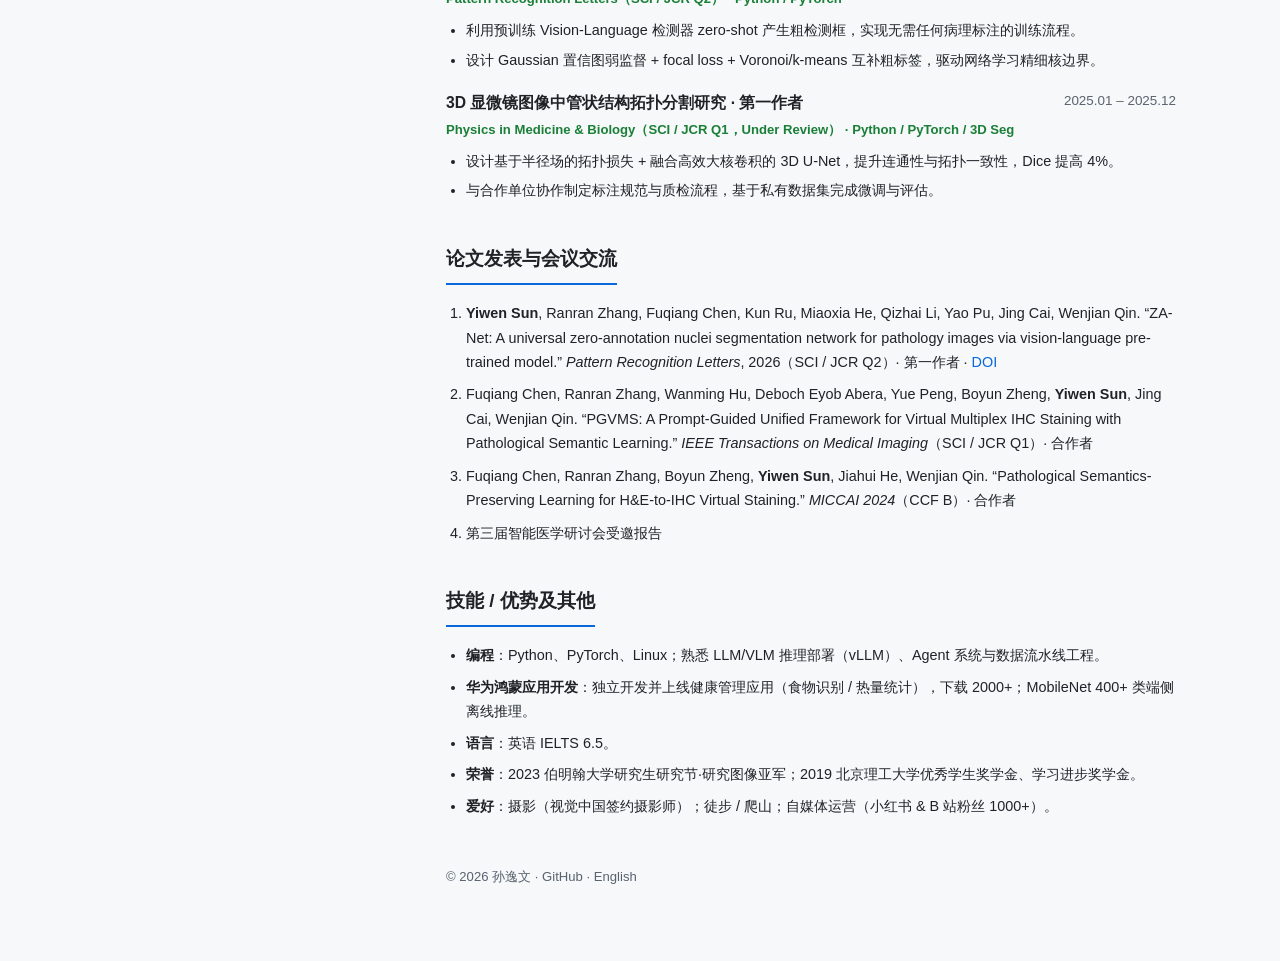
==== commit a9b9efbd: "优化 exam-checker-agent 项目页：补图片审校/Agent剖析/错误类别/量化指标，链接新文档仓库 Co-Authored-By: Claude Opus 4.8 <noreply@a" ====
--- a/index.html
+++ b/index.html
@@ -95,10 +95,10 @@
 
         <div class="proj-item">
           <div class="p-head">
-            <span class="p-title">⚙️ 试卷审校批处理平台 · exam-checker-agent</span>
+            <span class="p-title">⚙️ 多语言试卷审校 Agent · exam-checker-agent</span>
             <a class="p-link" href="projects/exam-checker-agent/index.html">详情 →</a>
           </div>
-          <div class="p-desc">生产级批处理重构版本，5 步任务状态机 + 乐观锁 + 多租户隔离，React + FastAPI + Docker 全栈架构。</div>
+          <div class="p-desc">自动拆题 + 逐题路由检测 + 四段式图文一致性审校（纯文本复审兜底召回）+ 三类查重 + 可量化评测；React + FastAPI + Docker 全栈。</div>
           <div class="tag-list">
             <span class="tag">React</span><span class="tag">FastAPI</span><span class="tag">SQLite</span><span class="tag">Docker</span><span class="tag green">全栈</span>
           </div>
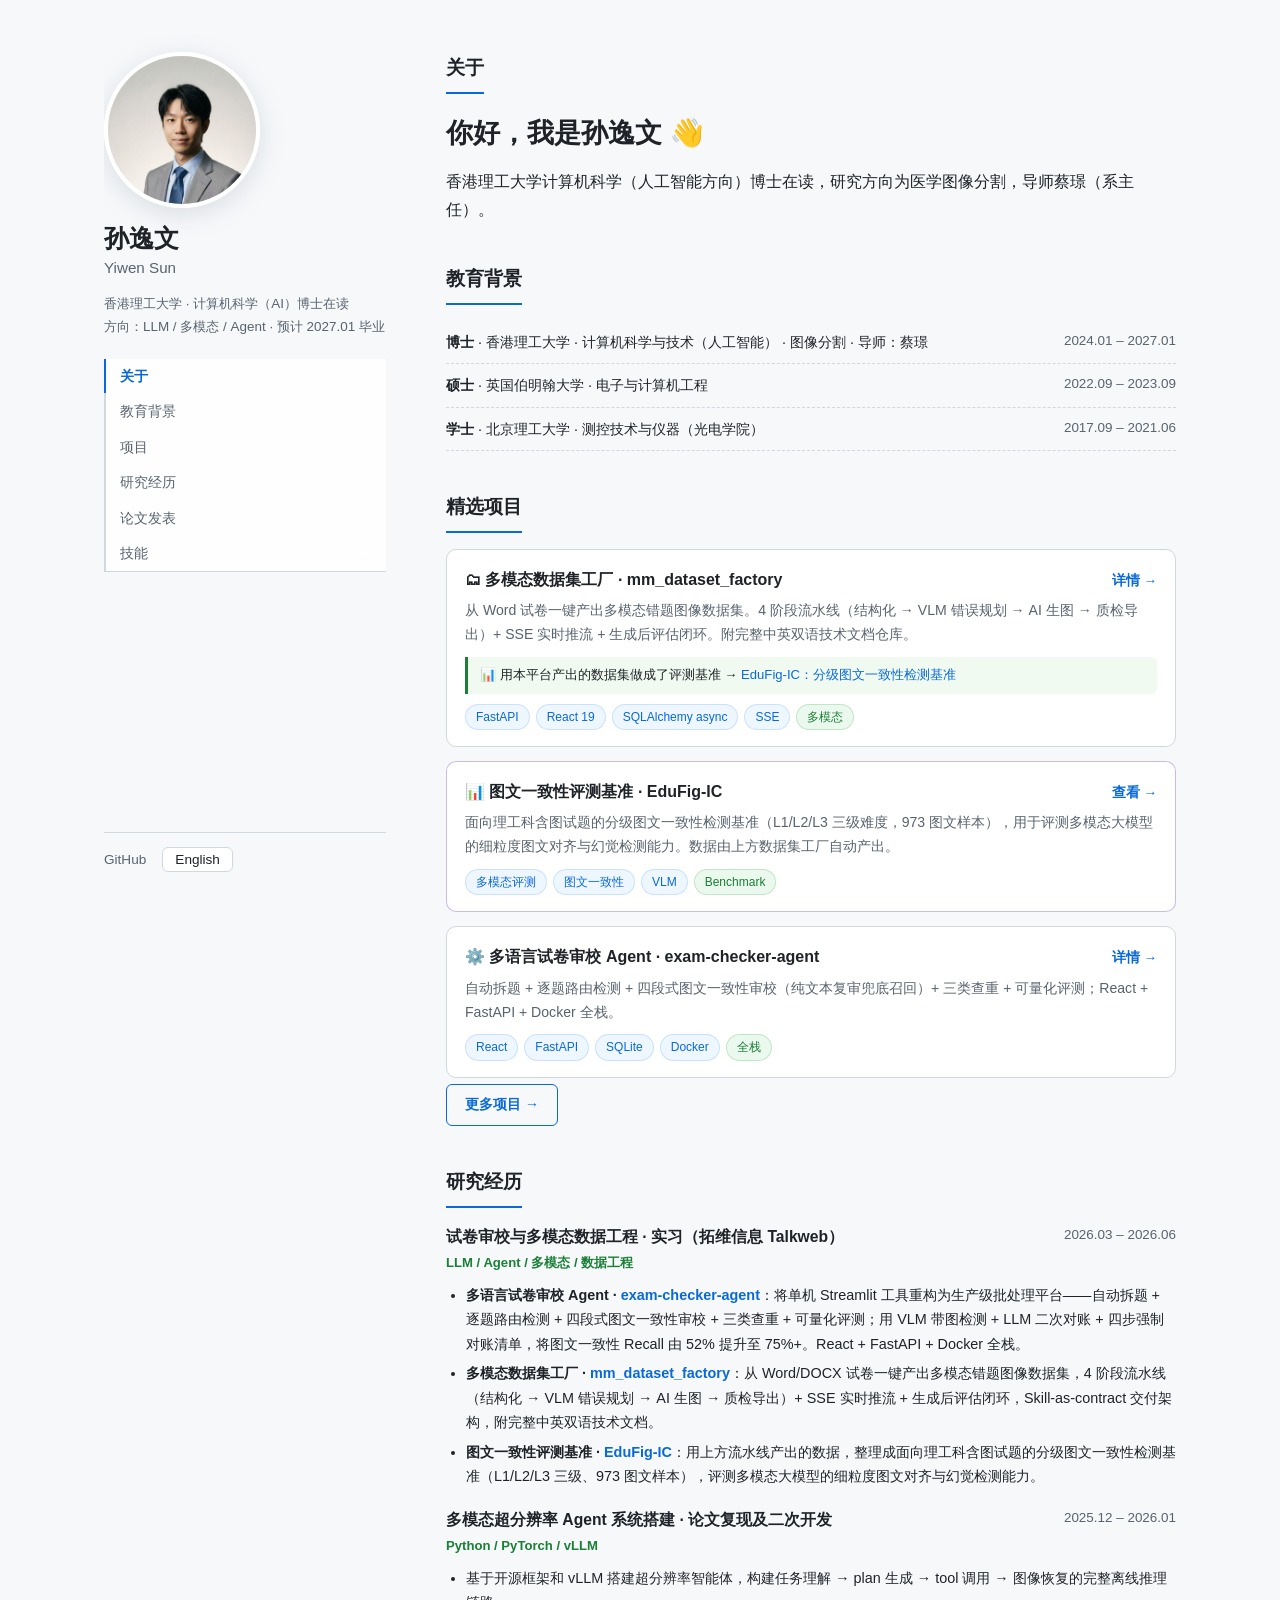
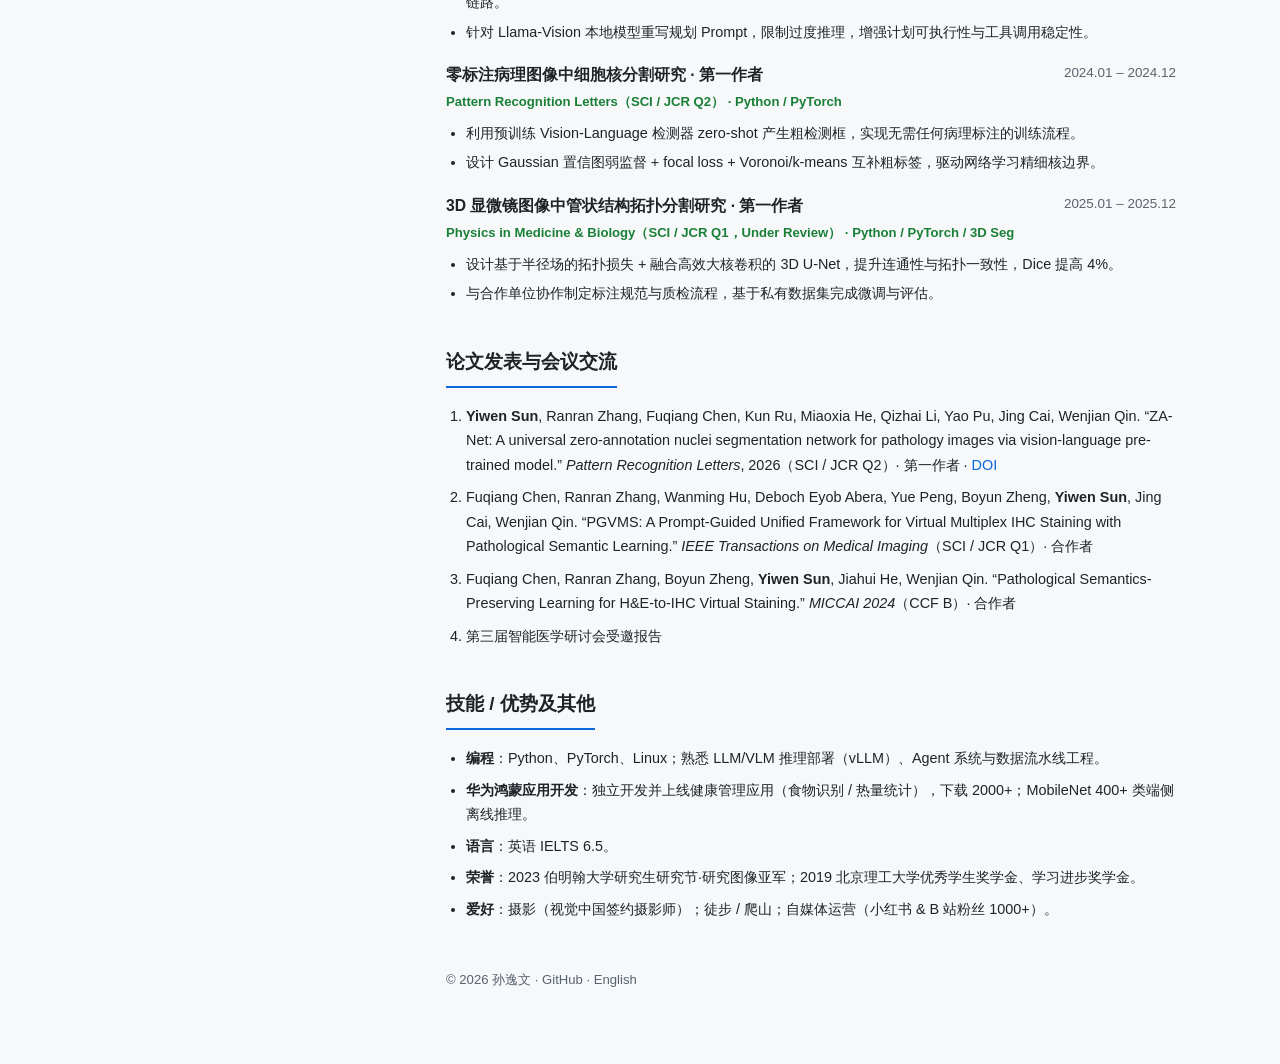
==== commit 7a6f2498: "content: expand Talkweb internship entry with its three project deliverables Rewrite the research-ex" ====
--- a/index.html
+++ b/index.html
@@ -112,11 +112,12 @@
       <h2>研究经历</h2>
 
       <div class="entry">
-        <div class="entry-head"><span>试卷审校多 Agent 系统开发 · 实习（拓维海云天）</span><span class="when">2026.03 – 2026.06</span></div>
-        <div class="tagline">LLM / Agent / vLLM</div>
+        <div class="entry-head"><span>试卷审校与多模态数据工程 · 实习（拓维信息 Talkweb）</span><span class="when">2026.03 – 2026.06</span></div>
+        <div class="tagline">LLM / Agent / 多模态 / 数据工程</div>
         <ul>
-          <li>搭建多 Agent 试卷审校系统：基于 LLM 构建错别字、语法、逻辑、语义多维错误检测，实现题目解析 → 多类别判定 → 结果聚合的完整 pipeline。</li>
-          <li>设计图文一致性两阶段审校链路与评测数据流水线（VLM 带图检测 + LLM 二次对账 + 四步强制对账清单），驱动 Recall 由 52% 提升至 75%+。</li>
+          <li><strong>多语言试卷审校 Agent · <a href="projects/exam-checker-agent/index.html">exam-checker-agent</a></strong>：将单机 Streamlit 工具重构为生产级批处理平台——自动拆题 + 逐题路由检测 + 四段式图文一致性审校 + 三类查重 + 可量化评测；用 VLM 带图检测 + LLM 二次对账 + 四步强制对账清单，将图文一致性 Recall 由 52% 提升至 75%+。React + FastAPI + Docker 全栈。</li>
+          <li><strong>多模态数据集工厂 · <a href="projects/mm-dataset-factory/index.html">mm_dataset_factory</a></strong>：从 Word/DOCX 试卷一键产出多模态错题图像数据集，4 阶段流水线（结构化 → VLM 错误规划 → AI 生图 → 质检导出）+ SSE 实时推流 + 生成后评估闭环，Skill-as-contract 交付架构，附完整中英双语技术文档。</li>
+          <li><strong>图文一致性评测基准 · <a href="edufig-ic/">EduFig-IC</a></strong>：用上方流水线产出的数据，整理成面向理工科含图试题的分级图文一致性检测基准（L1/L2/L3 三级、973 图文样本），评测多模态大模型的细粒度图文对齐与幻觉检测能力。</li>
         </ul>
       </div>
 
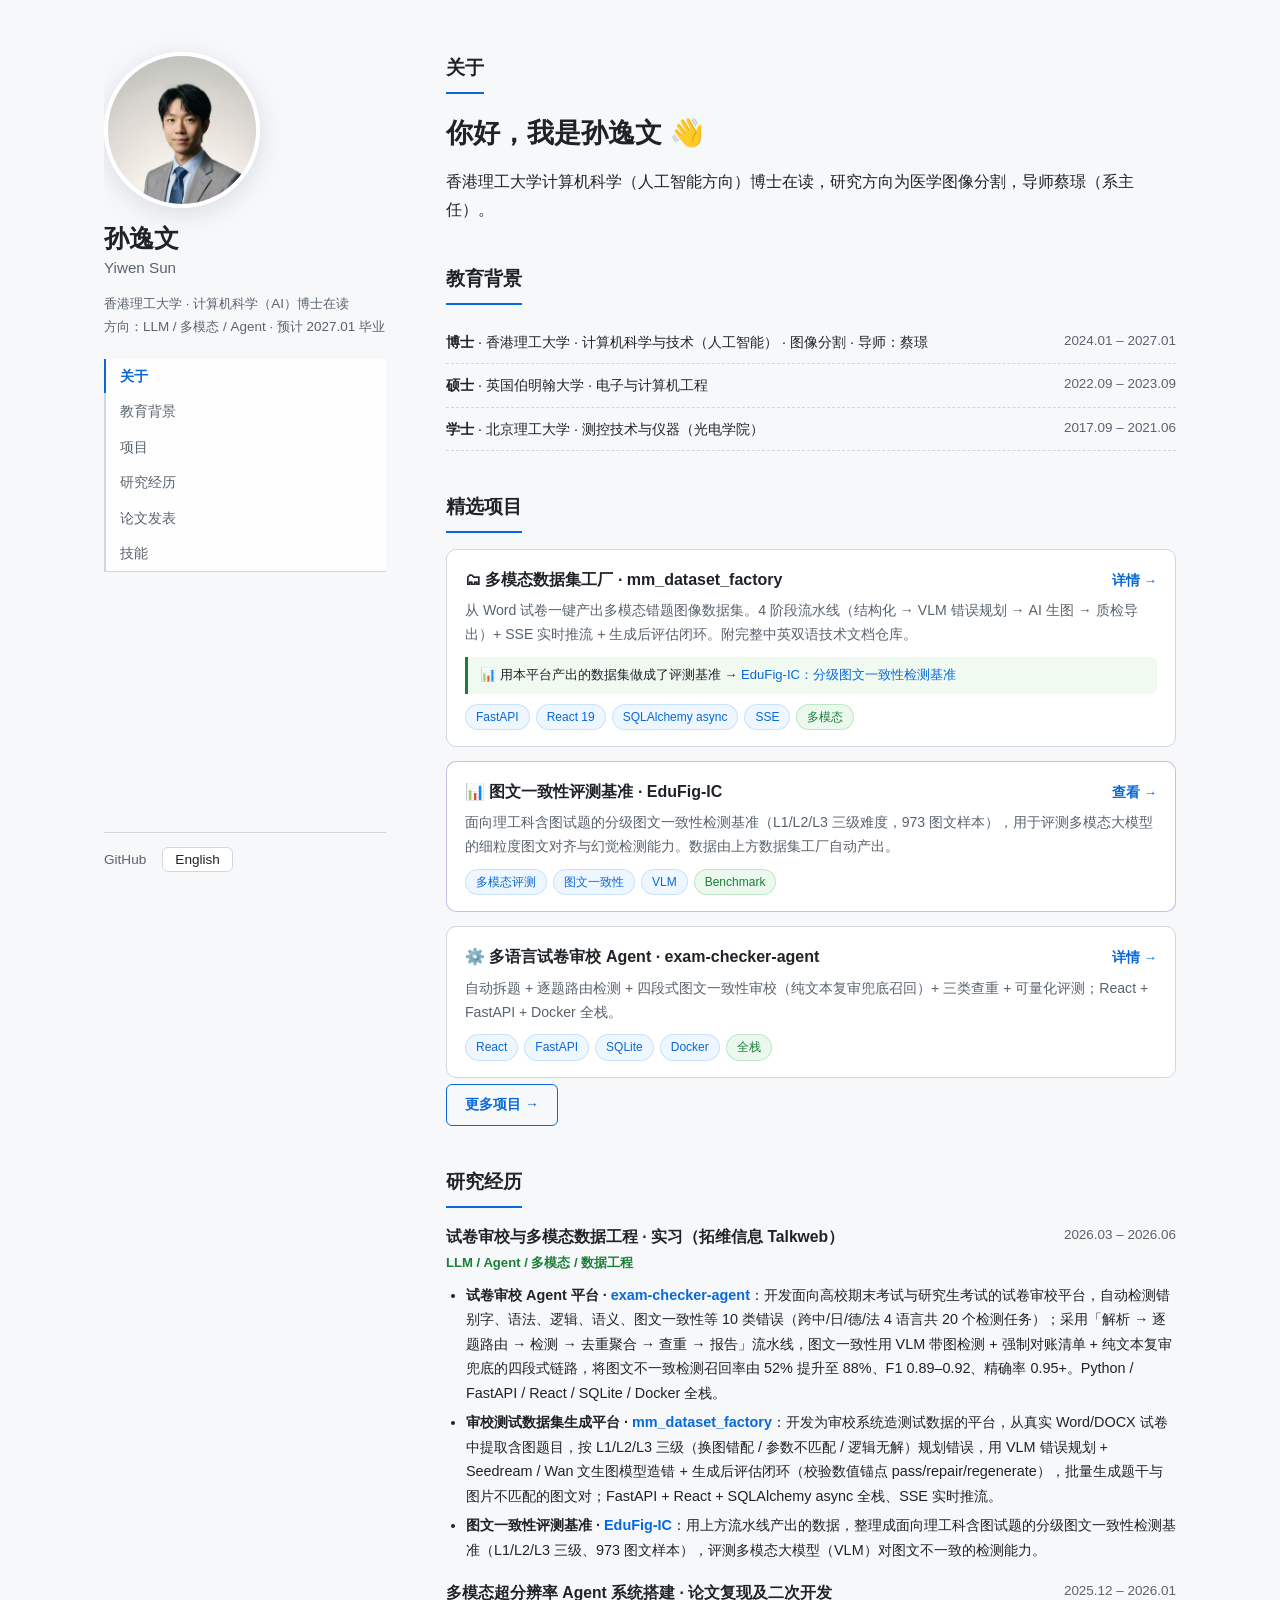
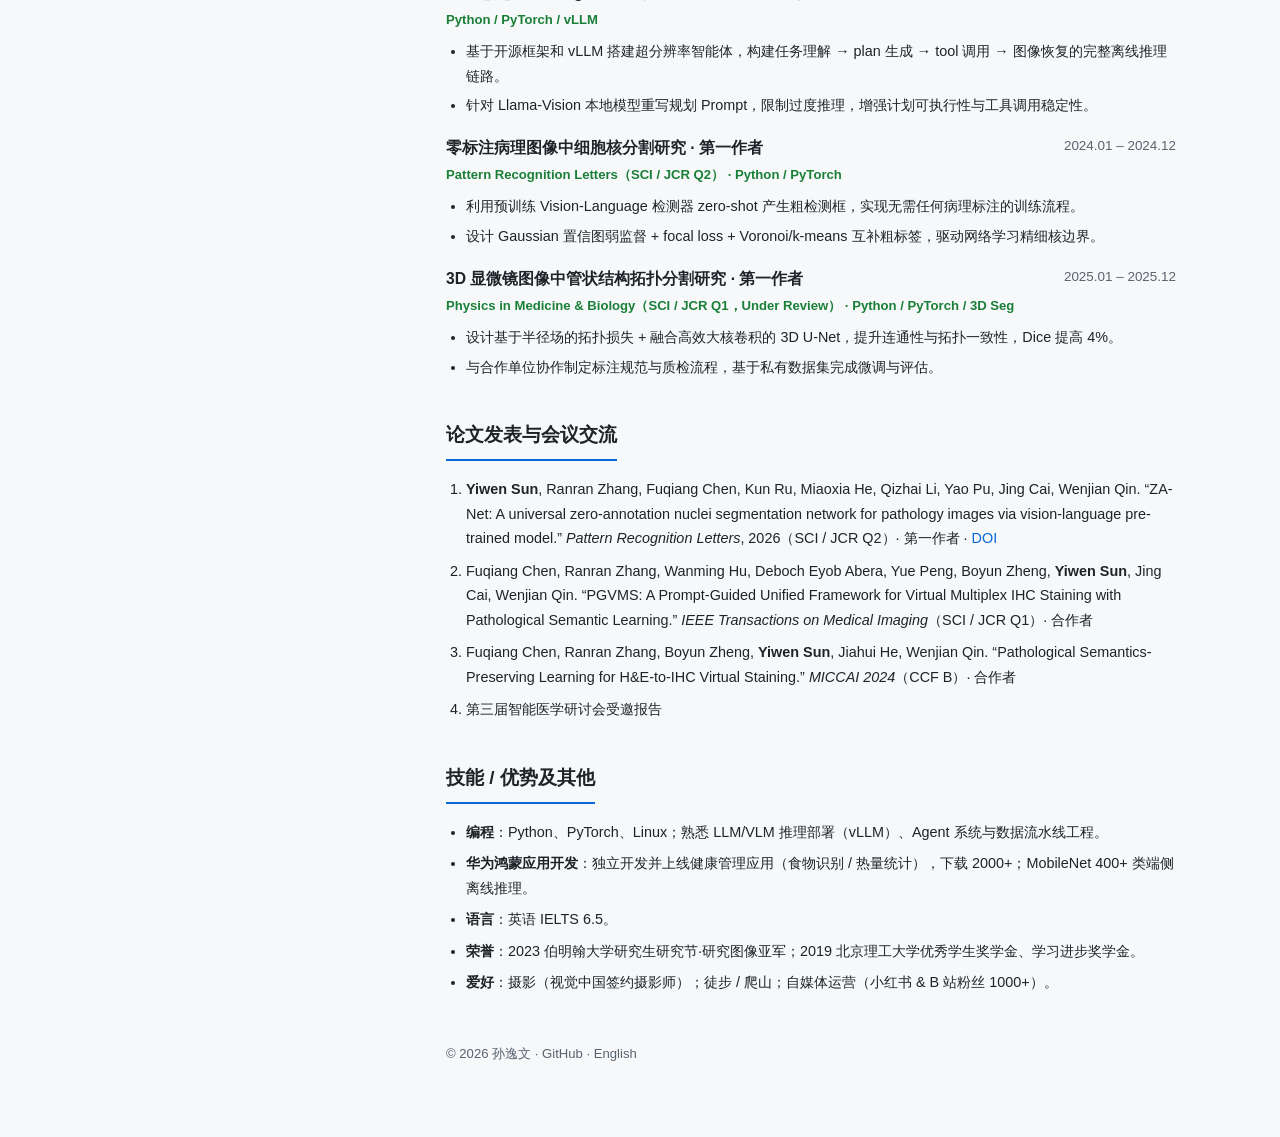
==== commit 78ac8821: "content: rewrite Talkweb internship bullets in achievement style Recast the three project bullets as" ====
--- a/index.html
+++ b/index.html
@@ -115,9 +115,9 @@
         <div class="entry-head"><span>试卷审校与多模态数据工程 · 实习（拓维信息 Talkweb）</span><span class="when">2026.03 – 2026.06</span></div>
         <div class="tagline">LLM / Agent / 多模态 / 数据工程</div>
         <ul>
-          <li><strong>多语言试卷审校 Agent · <a href="projects/exam-checker-agent/index.html">exam-checker-agent</a></strong>：将单机 Streamlit 工具重构为生产级批处理平台——自动拆题 + 逐题路由检测 + 四段式图文一致性审校 + 三类查重 + 可量化评测；用 VLM 带图检测 + LLM 二次对账 + 四步强制对账清单，将图文一致性 Recall 由 52% 提升至 75%+。React + FastAPI + Docker 全栈。</li>
-          <li><strong>多模态数据集工厂 · <a href="projects/mm-dataset-factory/index.html">mm_dataset_factory</a></strong>：从 Word/DOCX 试卷一键产出多模态错题图像数据集，4 阶段流水线（结构化 → VLM 错误规划 → AI 生图 → 质检导出）+ SSE 实时推流 + 生成后评估闭环，Skill-as-contract 交付架构，附完整中英双语技术文档。</li>
-          <li><strong>图文一致性评测基准 · <a href="edufig-ic/">EduFig-IC</a></strong>：用上方流水线产出的数据，整理成面向理工科含图试题的分级图文一致性检测基准（L1/L2/L3 三级、973 图文样本），评测多模态大模型的细粒度图文对齐与幻觉检测能力。</li>
+          <li><strong>试卷审校 Agent 平台 · <a href="projects/exam-checker-agent/index.html">exam-checker-agent</a></strong>：开发面向高校期末考试与研究生考试的试卷审校平台，自动检测错别字、语法、逻辑、语义、图文一致性等 10 类错误（跨中/日/德/法 4 语言共 20 个检测任务）；采用「解析 → 逐题路由 → 检测 → 去重聚合 → 查重 → 报告」流水线，图文一致性用 VLM 带图检测 + 强制对账清单 + 纯文本复审兜底的四段式链路，将图文不一致检测召回率由 52% 提升至 88%、F1 0.89–0.92、精确率 0.95+。Python / FastAPI / React / SQLite / Docker 全栈。</li>
+          <li><strong>审校测试数据集生成平台 · <a href="projects/mm-dataset-factory/index.html">mm_dataset_factory</a></strong>：开发为审校系统造测试数据的平台，从真实 Word/DOCX 试卷中提取含图题目，按 L1/L2/L3 三级（换图错配 / 参数不匹配 / 逻辑无解）规划错误，用 VLM 错误规划 + Seedream / Wan 文生图模型造错 + 生成后评估闭环（校验数值锚点 pass/repair/regenerate），批量生成题干与图片不匹配的图文对；FastAPI + React + SQLAlchemy async 全栈、SSE 实时推流。</li>
+          <li><strong>图文一致性评测基准 · <a href="edufig-ic/">EduFig-IC</a></strong>：用上方流水线产出的数据，整理成面向理工科含图试题的分级图文一致性检测基准（L1/L2/L3 三级、973 图文样本），评测多模态大模型（VLM）对图文不一致的检测能力。</li>
         </ul>
       </div>
 
